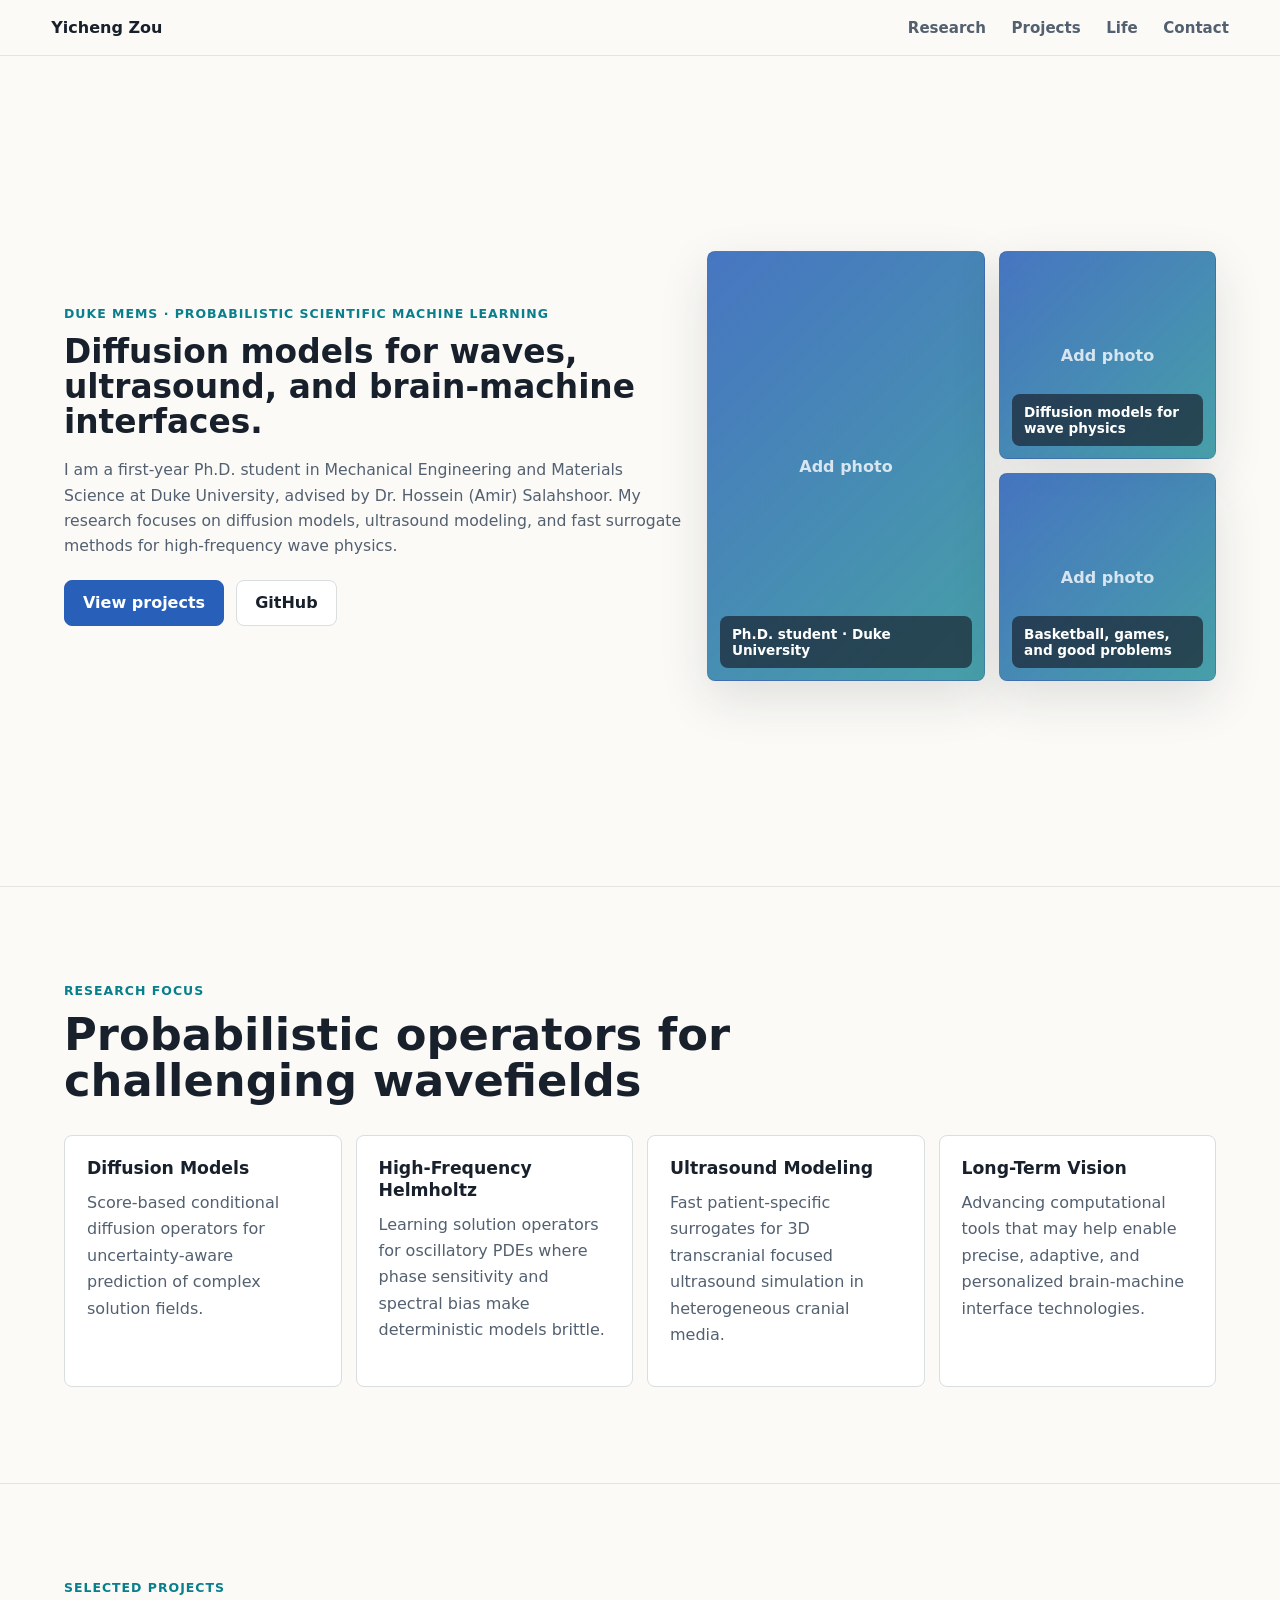
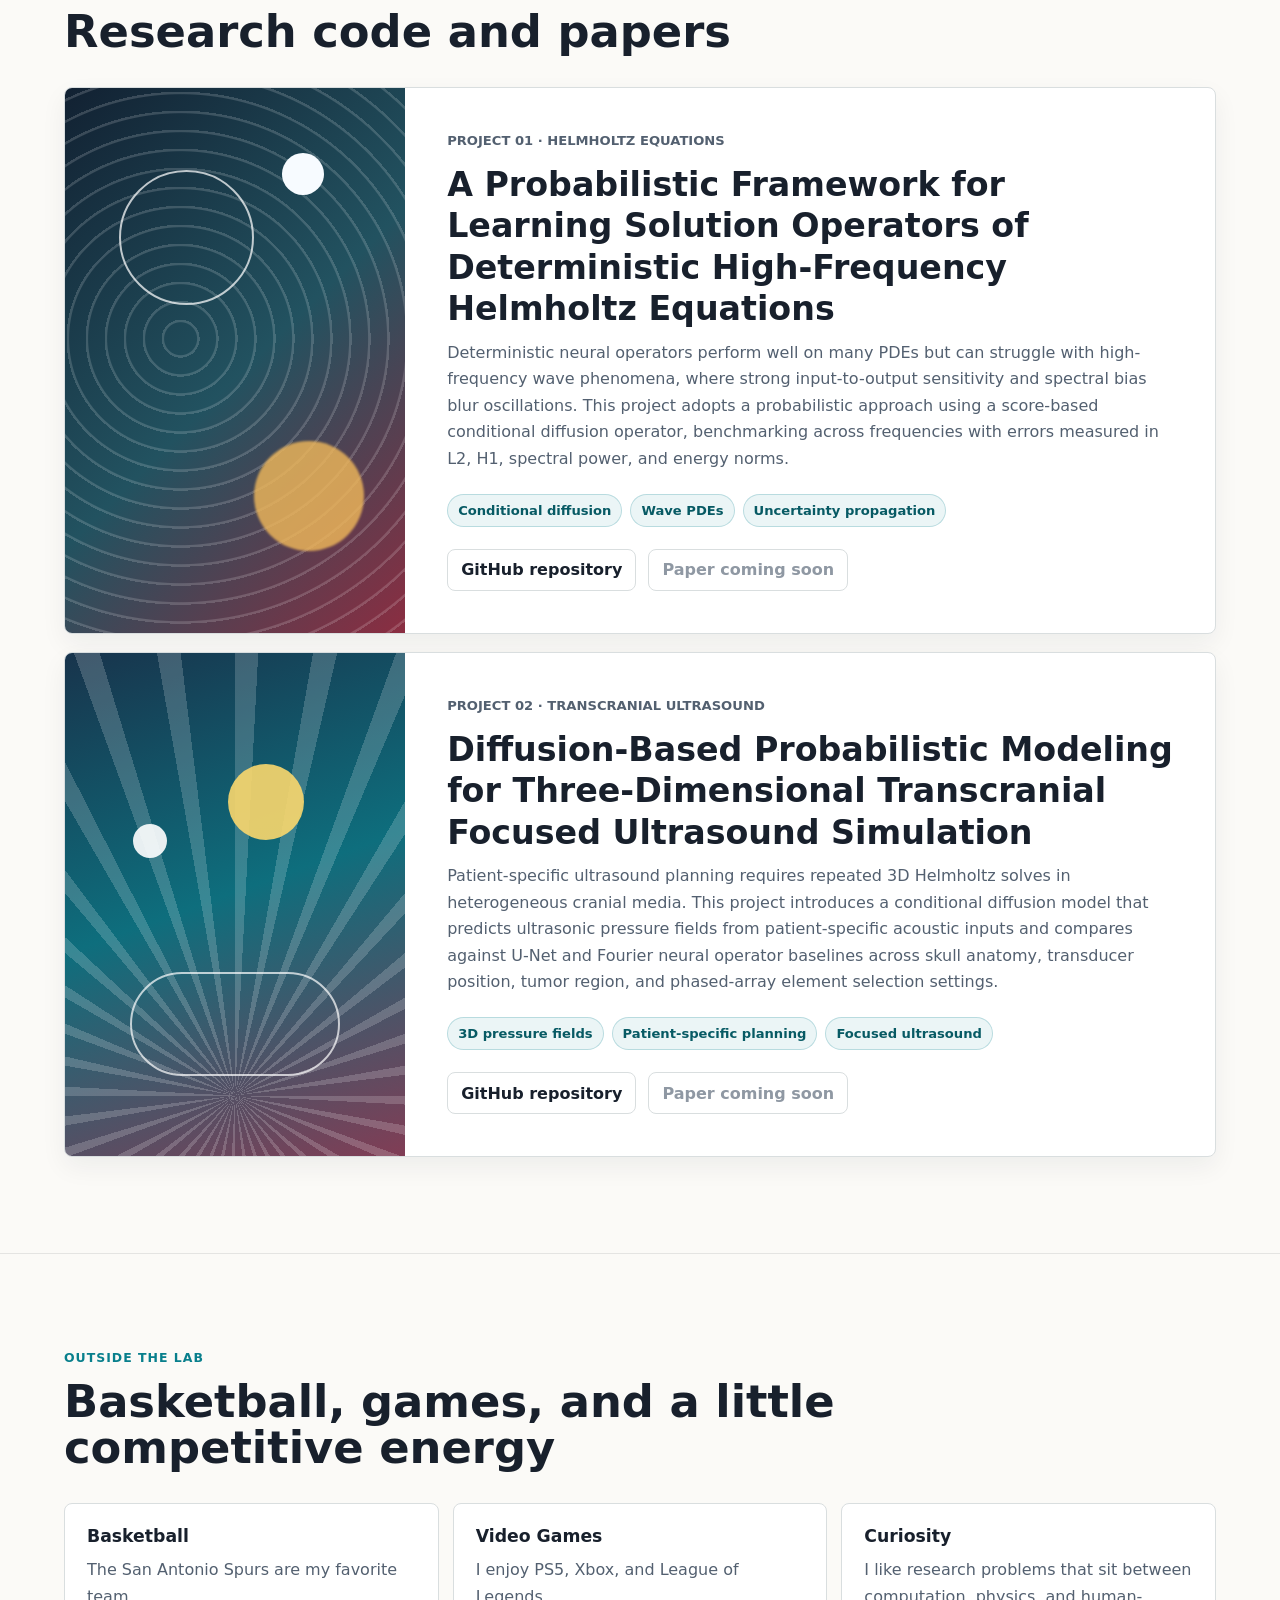
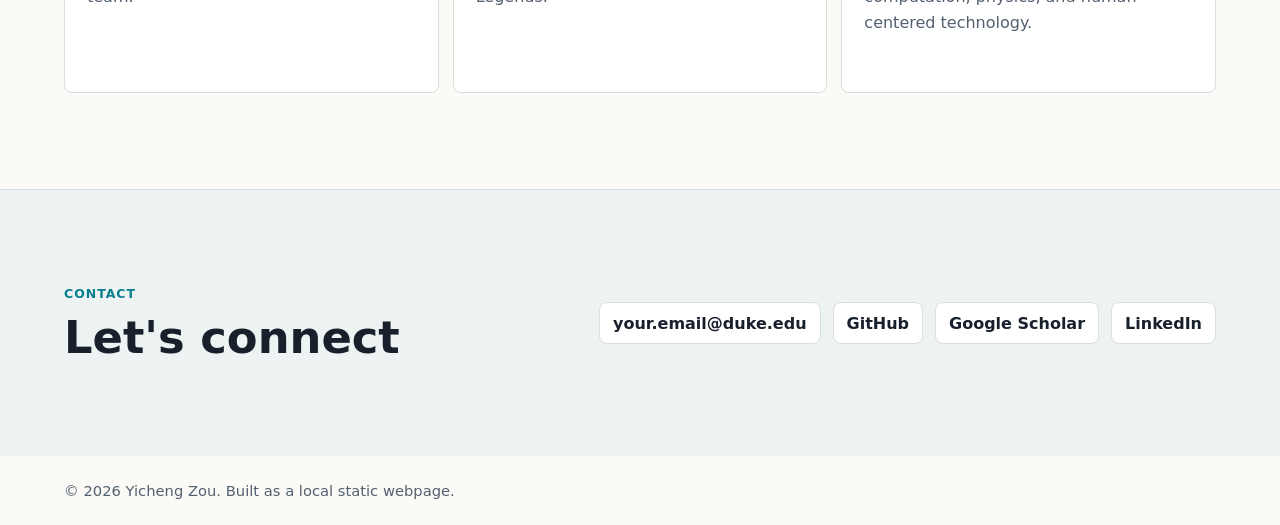
==== index.html @ c6341411 "Add files via upload" ====
<!doctype html>
<html lang="en">
  <head>
    <meta charset="utf-8" />
    <meta name="viewport" content="width=device-width, initial-scale=1" />
    <title>Yicheng Zou | Ph.D. Research Portfolio</title>
    <meta
      name="description"
      content="Personal research portfolio for a Duke Mechanical Engineering and Materials Science Ph.D. student working on diffusion models, Helmholtz equations, and ultrasound modeling."
    />
    <link rel="stylesheet" href="styles.css" />
  </head>
  <body>
    <header class="site-header">
      <a class="brand" href="#top" aria-label="Home">Yicheng Zou</a>
      <nav aria-label="Primary navigation">
        <a href="#research">Research</a>
        <a href="#projects">Projects</a>
        <a href="#life">Life</a>
        <a href="#contact">Contact</a>
      </nav>
    </header>

    <main id="top">
      <section class="hero" aria-labelledby="hero-title">
        <div class="hero-copy">
          <p class="eyebrow">Duke MEMS &middot; Probabilistic scientific machine learning</p>
          <h1 id="hero-title">Diffusion models for waves, ultrasound, and brain-machine interfaces.</h1>
          <p class="intro">
            I am a first-year Ph.D. student in Mechanical Engineering and Materials Science at Duke University,
            advised by Dr. Hossein (Amir) Salahshoor. My research focuses on diffusion models, ultrasound modeling,
            and fast surrogate methods for high-frequency wave physics.
          </p>
          <div class="hero-actions" aria-label="Profile links">
            <a class="button primary" href="#projects">View projects</a>
            <a class="button secondary" href="https://github.com/YichengZou626" target="_blank" rel="noreferrer">
              GitHub
            </a>
          </div>
        </div>

        <div class="photo-board" aria-label="Photo gallery">
          <figure class="photo-card profile-photo">
            <img src="images/profile.JPG" alt="Portrait photo of Yicheng Zou" />
            <figcaption>Ph.D. student &middot; Duke University</figcaption>
          </figure>
          <figure class="photo-card">
            <img src="images/research.jpg" alt="Research or lab photo" />
            <figcaption>Diffusion models for wave physics</figcaption>
          </figure>
          <figure class="photo-card">
            <img src="images/life.jpg" alt="Personal life photo" />
            <figcaption>Basketball, games, and good problems</figcaption>
          </figure>
        </div>
      </section>

      <section id="research" class="section research-section" aria-labelledby="research-title">
        <div class="section-heading">
          <p class="eyebrow">Research Focus</p>
          <h2 id="research-title">Probabilistic operators for challenging wavefields</h2>
        </div>
        <div class="research-grid">
          <article>
            <h3>Diffusion Models</h3>
            <p>
              Score-based conditional diffusion operators for uncertainty-aware prediction of complex solution fields.
            </p>
          </article>
          <article>
            <h3>High-Frequency Helmholtz</h3>
            <p>
              Learning solution operators for oscillatory PDEs where phase sensitivity and spectral bias make
              deterministic models brittle.
            </p>
          </article>
          <article>
            <h3>Ultrasound Modeling</h3>
            <p>
              Fast patient-specific surrogates for 3D transcranial focused ultrasound simulation in heterogeneous
              cranial media.
            </p>
          </article>
          <article>
            <h3>Long-Term Vision</h3>
            <p>
              Advancing computational tools that may help enable precise, adaptive, and personalized brain-machine
              interface technologies.
            </p>
          </article>
        </div>
      </section>

      <section id="projects" class="section projects-section" aria-labelledby="projects-title">
        <div class="section-heading">
          <p class="eyebrow">Selected Projects</p>
          <h2 id="projects-title">Research code and papers</h2>
        </div>

        <div class="projects">
          <article class="project-card">
            <div class="project-visual helmholtz-visual" aria-hidden="true">
              <span></span>
              <span></span>
              <span></span>
            </div>
            <div class="project-body">
              <p class="project-kicker">Project 01 &middot; Helmholtz equations</p>
              <h3>A Probabilistic Framework for Learning Solution Operators of Deterministic High-Frequency Helmholtz Equations</h3>
              <p>
                Deterministic neural operators perform well on many PDEs but can struggle with high-frequency wave
                phenomena, where strong input-to-output sensitivity and spectral bias blur oscillations. This project
                adopts a probabilistic approach using a score-based conditional diffusion operator, benchmarking across
                frequencies with errors measured in L2, H1, spectral power, and energy norms.
              </p>
              <div class="metric-row" aria-label="Project strengths">
                <span>Conditional diffusion</span>
                <span>Wave PDEs</span>
                <span>Uncertainty propagation</span>
              </div>
              <div class="project-links">
                <a href="https://github.com/YichengZou626/Diffusion-Model-for-High-Frequency-Helmholtz" target="_blank" rel="noreferrer">
                  GitHub repository
                </a>
                <span class="inactive-link">Paper coming soon</span>
              </div>
            </div>
          </article>

          <article class="project-card">
            <div class="project-visual ultrasound-visual" aria-hidden="true">
              <span></span>
              <span></span>
              <span></span>
            </div>
            <div class="project-body">
              <p class="project-kicker">Project 02 &middot; Transcranial ultrasound</p>
              <h3>Diffusion-Based Probabilistic Modeling for Three-Dimensional Transcranial Focused Ultrasound Simulation</h3>
              <p>
                Patient-specific ultrasound planning requires repeated 3D Helmholtz solves in heterogeneous cranial
                media. This project introduces a conditional diffusion model that predicts ultrasonic pressure fields
                from patient-specific acoustic inputs and compares against U-Net and Fourier neural operator baselines
                across skull anatomy, transducer position, tumor region, and phased-array element selection settings.
              </p>
              <div class="metric-row" aria-label="Project strengths">
                <span>3D pressure fields</span>
                <span>Patient-specific planning</span>
                <span>Focused ultrasound</span>
              </div>
              <div class="project-links">
                <a href="https://github.com/YichengZou626/diffusion-probabilistic-3d-tfUS-simulation" target="_blank" rel="noreferrer">
                  GitHub repository
                </a>
                <span class="inactive-link">Paper coming soon</span>
              </div>
            </div>
          </article>
        </div>
      </section>

      <section id="life" class="section life-section" aria-labelledby="life-title">
        <div class="section-heading">
          <p class="eyebrow">Outside the Lab</p>
          <h2 id="life-title">Basketball, games, and a little competitive energy</h2>
        </div>
        <div class="life-grid">
          <article>
            <h3>Basketball</h3>
            <p>The San Antonio Spurs are my favorite team.</p>
          </article>
          <article>
            <h3>Video Games</h3>
            <p>I enjoy PS5, Xbox, and League of Legends.</p>
          </article>
          <article>
            <h3>Curiosity</h3>
            <p>I like research problems that sit between computation, physics, and human-centered technology.</p>
          </article>
        </div>
      </section>

      <section id="contact" class="section contact-section" aria-labelledby="contact-title">
        <div>
          <p class="eyebrow">Contact</p>
          <h2 id="contact-title">Let's connect</h2>
        </div>
        <div class="contact-links">
          <a href="mailto:your.email@duke.edu">your.email@duke.edu</a>
          <a href="https://github.com/YichengZou626" target="_blank" rel="noreferrer">GitHub</a>
          <a href="https://scholar.google.com/citations?user=YOUR_ID" target="_blank" rel="noreferrer">Google Scholar</a>
          <a href="https://www.linkedin.com/in/YOUR_LINKEDIN" target="_blank" rel="noreferrer">LinkedIn</a>
        </div>
      </section>
    </main>

    <footer>
      <p>&copy; <span id="year"></span> Yicheng Zou. Built as a local static webpage.</p>
    </footer>

    <script src="script.js"></script>
  </body>
</html>
---- styles.css ----
:root {
  --ink: #18202c;
  --muted: #536070;
  --paper: #fbfaf7;
  --panel: #ffffff;
  --line: #d9dedf;
  --blue: #285fb8;
  --teal: #087f8c;
  --red: #c04545;
  --gold: #b6842b;
  --shadow: 0 18px 50px rgba(24, 32, 44, 0.12);
}

* {
  box-sizing: border-box;
}

html {
  scroll-behavior: smooth;
}

body {
  margin: 0;
  font-family: system-ui, -apple-system, BlinkMacSystemFont, "Segoe UI", sans-serif;
  color: var(--ink);
  background: var(--paper);
}

a {
  color: inherit;
  text-decoration: none;
}

img {
  display: block;
  width: 100%;
}

.site-header {
  position: sticky;
  top: 0;
  z-index: 10;
  display: flex;
  align-items: center;
  justify-content: space-between;
  gap: 24px;
  padding: 18px clamp(18px, 4vw, 56px);
  border-bottom: 1px solid rgba(24, 32, 44, 0.1);
  background: rgba(251, 250, 247, 0.92);
  backdrop-filter: blur(16px);
}

.brand {
  font-weight: 800;
  letter-spacing: 0;
}

nav {
  display: flex;
  align-items: center;
  gap: clamp(12px, 2vw, 28px);
  color: var(--muted);
  font-size: 0.94rem;
  font-weight: 600;
}

nav a:hover,
.contact-links a:hover,
.project-links a:hover {
  color: var(--blue);
}

.hero {
  display: grid;
  grid-template-columns: minmax(0, 1fr) minmax(340px, 0.82fr);
  gap: clamp(28px, 5vw, 72px);
  align-items: center;
  min-height: calc(100svh - 70px);
  padding: clamp(30px, 5vw, 58px) clamp(18px, 5vw, 72px);
}

.hero-copy {
  max-width: 840px;
}

.eyebrow {
  margin: 0 0 14px;
  color: var(--teal);
  font-size: 0.78rem;
  font-weight: 800;
  letter-spacing: 0.08em;
  text-transform: uppercase;
}

h1,
h2,
h3,
p {
  margin-top: 0;
}

h1 {
  max-width: 860px;
  margin-bottom: 24px;
  font-size: clamp(2.35rem, 4.5vw, 4.5rem);
  line-height: 1.02;
  letter-spacing: 0;
}

h2 {
  margin-bottom: 0;
  font-size: clamp(1.8rem, 3.5vw, 3.8rem);
  line-height: 1.02;
  letter-spacing: 0;
}

h3 {
  margin-bottom: 10px;
  font-size: 1.08rem;
  line-height: 1.25;
  letter-spacing: 0;
}

.intro {
  max-width: 760px;
  color: var(--muted);
  font-size: clamp(1.04rem, 2vw, 1.28rem);
  line-height: 1.75;
}

.hero-actions {
  display: flex;
  flex-wrap: wrap;
  gap: 12px;
  margin-top: 34px;
}

.button {
  display: inline-flex;
  align-items: center;
  justify-content: center;
  min-height: 46px;
  padding: 0 18px;
  border: 1px solid var(--line);
  border-radius: 8px;
  font-weight: 800;
}

.button.primary {
  color: #fff;
  border-color: var(--blue);
  background: var(--blue);
}

.button.secondary {
  background: #fff;
}

.photo-board {
  display: grid;
  grid-template-columns: 1fr 0.78fr;
  gap: 14px;
  align-items: stretch;
}

.photo-card {
  position: relative;
  min-height: 200px;
  margin: 0;
  overflow: hidden;
  border: 1px solid rgba(24, 32, 44, 0.1);
  border-radius: 8px;
  background:
    linear-gradient(135deg, rgba(40, 95, 184, 0.86), rgba(8, 127, 140, 0.74)),
    repeating-linear-gradient(90deg, rgba(255, 255, 255, 0.18) 0 1px, transparent 1px 18px);
  box-shadow: var(--shadow);
}

.photo-card img {
  height: 100%;
  min-height: inherit;
  object-fit: cover;
}

.photo-card img.is-missing {
  display: none;
}

.photo-card::before {
  content: "Add photo";
  position: absolute;
  inset: 0;
  display: grid;
  place-items: center;
  color: rgba(255, 255, 255, 0.78);
  font-weight: 800;
}

.photo-card:has(img:not(.is-missing))::before {
  content: "";
}

.photo-card figcaption {
  position: absolute;
  right: 12px;
  bottom: 12px;
  left: 12px;
  z-index: 1;
  padding: 10px 12px;
  border-radius: 8px;
  color: #fff;
  background: rgba(24, 32, 44, 0.68);
  font-size: 0.85rem;
  font-weight: 700;
}

.profile-photo {
  grid-row: span 2;
  min-height: 430px;
}

.section {
  padding: clamp(54px, 8vw, 96px) clamp(18px, 5vw, 72px);
  border-top: 1px solid rgba(24, 32, 44, 0.1);
}

.section-heading {
  max-width: 860px;
  margin-bottom: 32px;
}

.research-grid,
.life-grid {
  display: grid;
  gap: 14px;
}

.research-grid {
  grid-template-columns: repeat(4, minmax(0, 1fr));
}

.life-grid {
  grid-template-columns: repeat(3, minmax(0, 1fr));
}

.research-grid article,
.life-grid article {
  min-height: 190px;
  padding: 22px;
  border: 1px solid var(--line);
  border-radius: 8px;
  background: var(--panel);
}

.research-grid p,
.life-grid p,
.project-card p {
  color: var(--muted);
  line-height: 1.65;
}

.projects {
  display: grid;
  gap: 18px;
}

.project-card {
  display: grid;
  grid-template-columns: minmax(250px, 0.42fr) minmax(0, 1fr);
  overflow: hidden;
  border: 1px solid var(--line);
  border-radius: 8px;
  background: var(--panel);
  box-shadow: 0 10px 26px rgba(24, 32, 44, 0.06);
}

.project-visual {
  position: relative;
  min-height: 360px;
  overflow: hidden;
  background: #101923;
}

.project-visual span {
  position: absolute;
  display: block;
  border-radius: 999px;
}

.helmholtz-visual {
  background:
    repeating-radial-gradient(circle at 34% 46%, transparent 0 16px, rgba(255, 255, 255, 0.16) 17px 19px),
    linear-gradient(135deg, #122132, #225260 52%, #8b2d41);
}

.helmholtz-visual span:nth-child(1) {
  inset: 15% auto auto 16%;
  width: 135px;
  aspect-ratio: 1;
  border: 2px solid rgba(255, 255, 255, 0.72);
}

.helmholtz-visual span:nth-child(2) {
  right: 12%;
  bottom: 15%;
  width: 110px;
  aspect-ratio: 1;
  background: rgba(242, 185, 91, 0.8);
  filter: blur(1px);
}

.helmholtz-visual span:nth-child(3) {
  right: 24%;
  top: 12%;
  width: 42px;
  aspect-ratio: 1;
  background: #f7fbff;
}

.ultrasound-visual {
  background:
    radial-gradient(circle at 50% 72%, rgba(255, 255, 255, 0.8), transparent 0 4px, transparent 5px),
    repeating-conic-gradient(from -30deg at 50% 88%, rgba(255, 255, 255, 0.18) 0 3deg, transparent 3deg 10deg),
    linear-gradient(160deg, #18344c, #0e6e7d 48%, #813d55);
}

.ultrasound-visual span:nth-child(1) {
  left: 50%;
  bottom: 16%;
  width: 210px;
  height: 104px;
  border: 2px solid rgba(255, 255, 255, 0.7);
  transform: translateX(-50%);
}

.ultrasound-visual span:nth-child(2) {
  left: 48%;
  top: 22%;
  width: 76px;
  aspect-ratio: 1;
  background: rgba(250, 215, 109, 0.9);
}

.ultrasound-visual span:nth-child(3) {
  left: 20%;
  top: 34%;
  width: 34px;
  aspect-ratio: 1;
  background: rgba(255, 255, 255, 0.9);
}

.project-body {
  padding: clamp(24px, 4vw, 42px);
}

.project-kicker {
  margin-bottom: 12px;
  color: var(--red);
  font-size: 0.82rem;
  font-weight: 800;
  text-transform: uppercase;
}

.project-body h3 {
  max-width: 920px;
  font-size: clamp(1.3rem, 2.6vw, 2.35rem);
}

.metric-row {
  display: flex;
  flex-wrap: wrap;
  gap: 8px;
  margin: 22px 0;
}

.metric-row span {
  padding: 8px 10px;
  border: 1px solid rgba(8, 127, 140, 0.22);
  border-radius: 999px;
  color: #075a64;
  background: rgba(8, 127, 140, 0.08);
  font-size: 0.82rem;
  font-weight: 800;
}

.project-links,
.contact-links {
  display: flex;
  flex-wrap: wrap;
  gap: 12px;
}

.project-links a,
.project-links .inactive-link,
.contact-links a {
  display: inline-flex;
  align-items: center;
  min-height: 42px;
  padding: 0 13px;
  border: 1px solid var(--line);
  border-radius: 8px;
  background: #fff;
  font-weight: 800;
}

.project-links .inactive-link {
  color: #8f98a3;
}

.contact-section {
  display: flex;
  align-items: center;
  justify-content: space-between;
  gap: 24px;
  background: #edf3f2;
}

footer {
  padding: 26px clamp(18px, 5vw, 72px);
  color: var(--muted);
  font-size: 0.92rem;
}

footer p {
  margin: 0;
}

@media (max-width: 980px) {
  .hero,
  .project-card,
  .contact-section {
    grid-template-columns: 1fr;
  }

  .hero {
    min-height: auto;
  }

  .research-grid,
  .life-grid {
    grid-template-columns: repeat(2, minmax(0, 1fr));
  }

  .project-visual {
    min-height: 250px;
  }
}

@media (max-width: 680px) {
  .site-header {
    align-items: flex-start;
    flex-direction: column;
  }

  nav {
    width: 100%;
    justify-content: space-between;
    gap: 10px;
    font-size: 0.86rem;
  }

  .research-grid,
  .life-grid {
    grid-template-columns: 1fr;
  }

  .photo-board {
    display: flex;
    gap: 12px;
    overflow-x: auto;
    padding-bottom: 4px;
    scroll-snap-type: x mandatory;
  }

  .photo-board .photo-card {
    flex: 0 0 min(280px, 82vw);
    scroll-snap-align: start;
  }

  .profile-photo {
    grid-row: auto;
    min-height: 210px;
  }

  .photo-card {
    min-height: 210px;
  }

  .project-body {
    padding: 22px;
  }

  .contact-section {
    align-items: flex-start;
  }
}
  .hero {
    gap: 22px;
    padding-top: 26px;
    padding-bottom: 36px;
  }

  h1 {
    margin-bottom: 18px;
    font-size: 2.05rem;
    line-height: 1.06;
  }

  .intro {
    font-size: 0.98rem;
    line-height: 1.6;
  }

  .hero-actions {
    margin-top: 22px;
  }
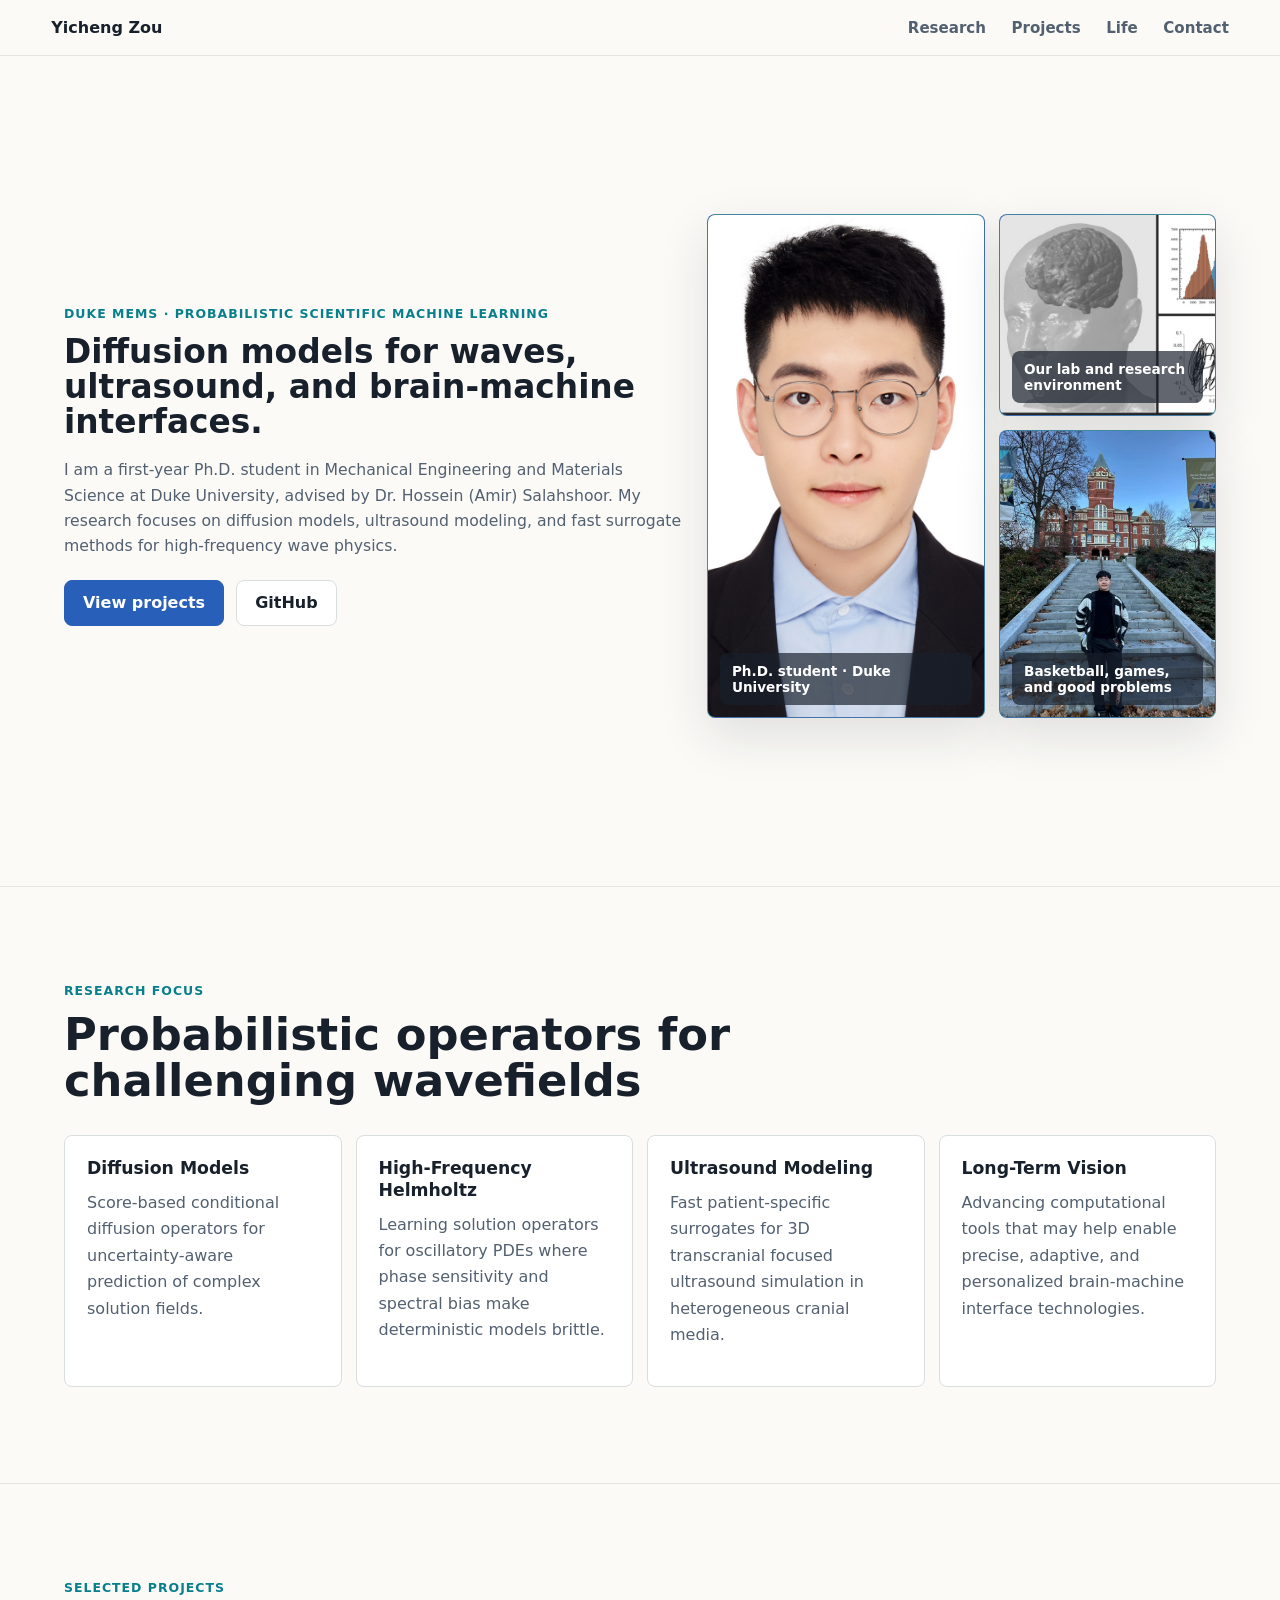
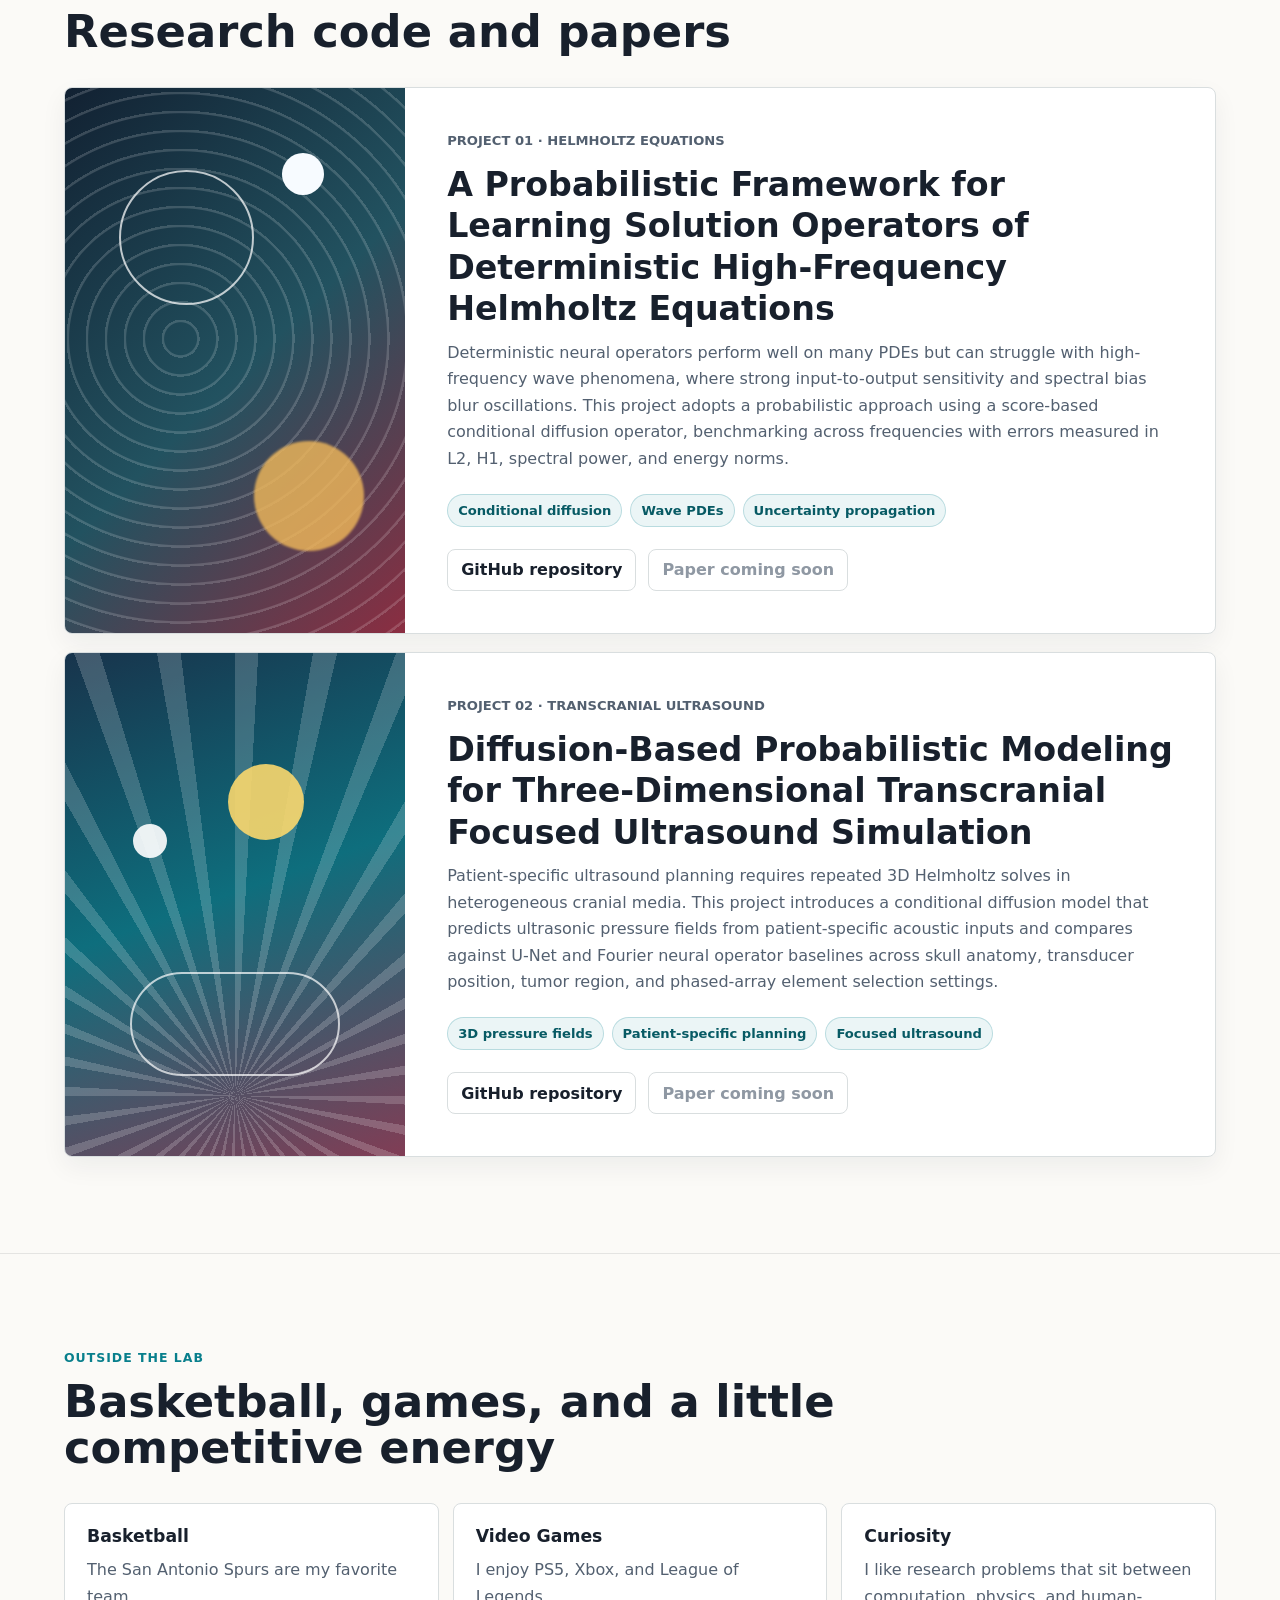
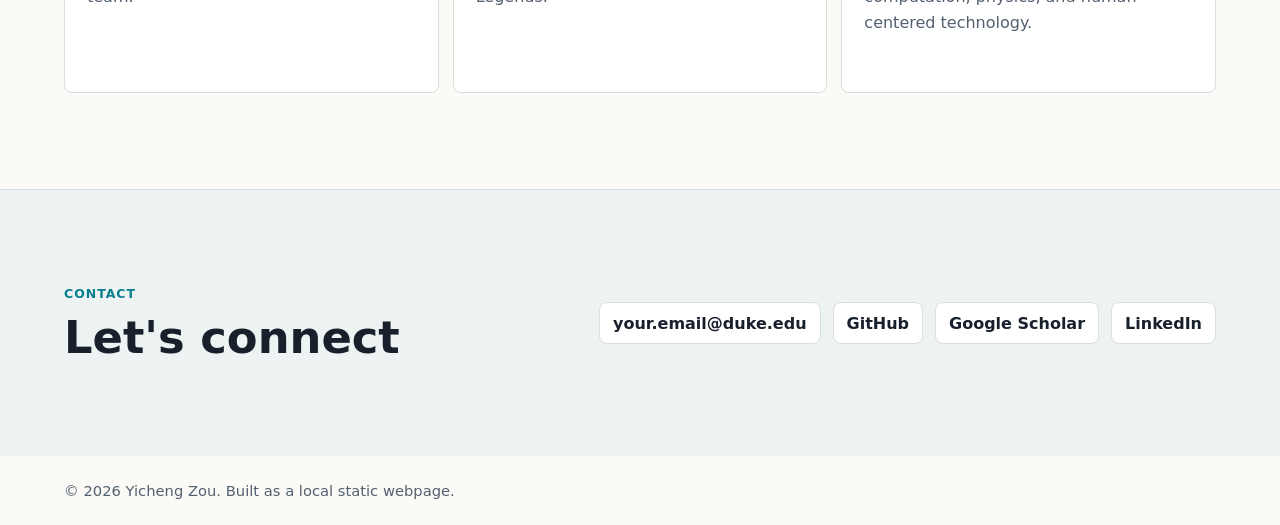
==== commit 15be7f57: "Add files via upload" ====
--- a/index.html
+++ b/index.html
@@ -45,11 +45,11 @@
             <figcaption>Ph.D. student &middot; Duke University</figcaption>
           </figure>
           <figure class="photo-card">
-            <img src="images/research.jpg" alt="Research or lab photo" />
-            <figcaption>Diffusion models for wave physics</figcaption>
+            <img src="images/lab.jpg" alt="Lab photo" />
+            <figcaption>Our lab and research environment</figcaption>
           </figure>
           <figure class="photo-card">
-            <img src="images/life.jpg" alt="Personal life photo" />
+            <img src="images/life.JPG" alt="Personal life selfie photo" />
             <figcaption>Basketball, games, and good problems</figcaption>
           </figure>
         </div>
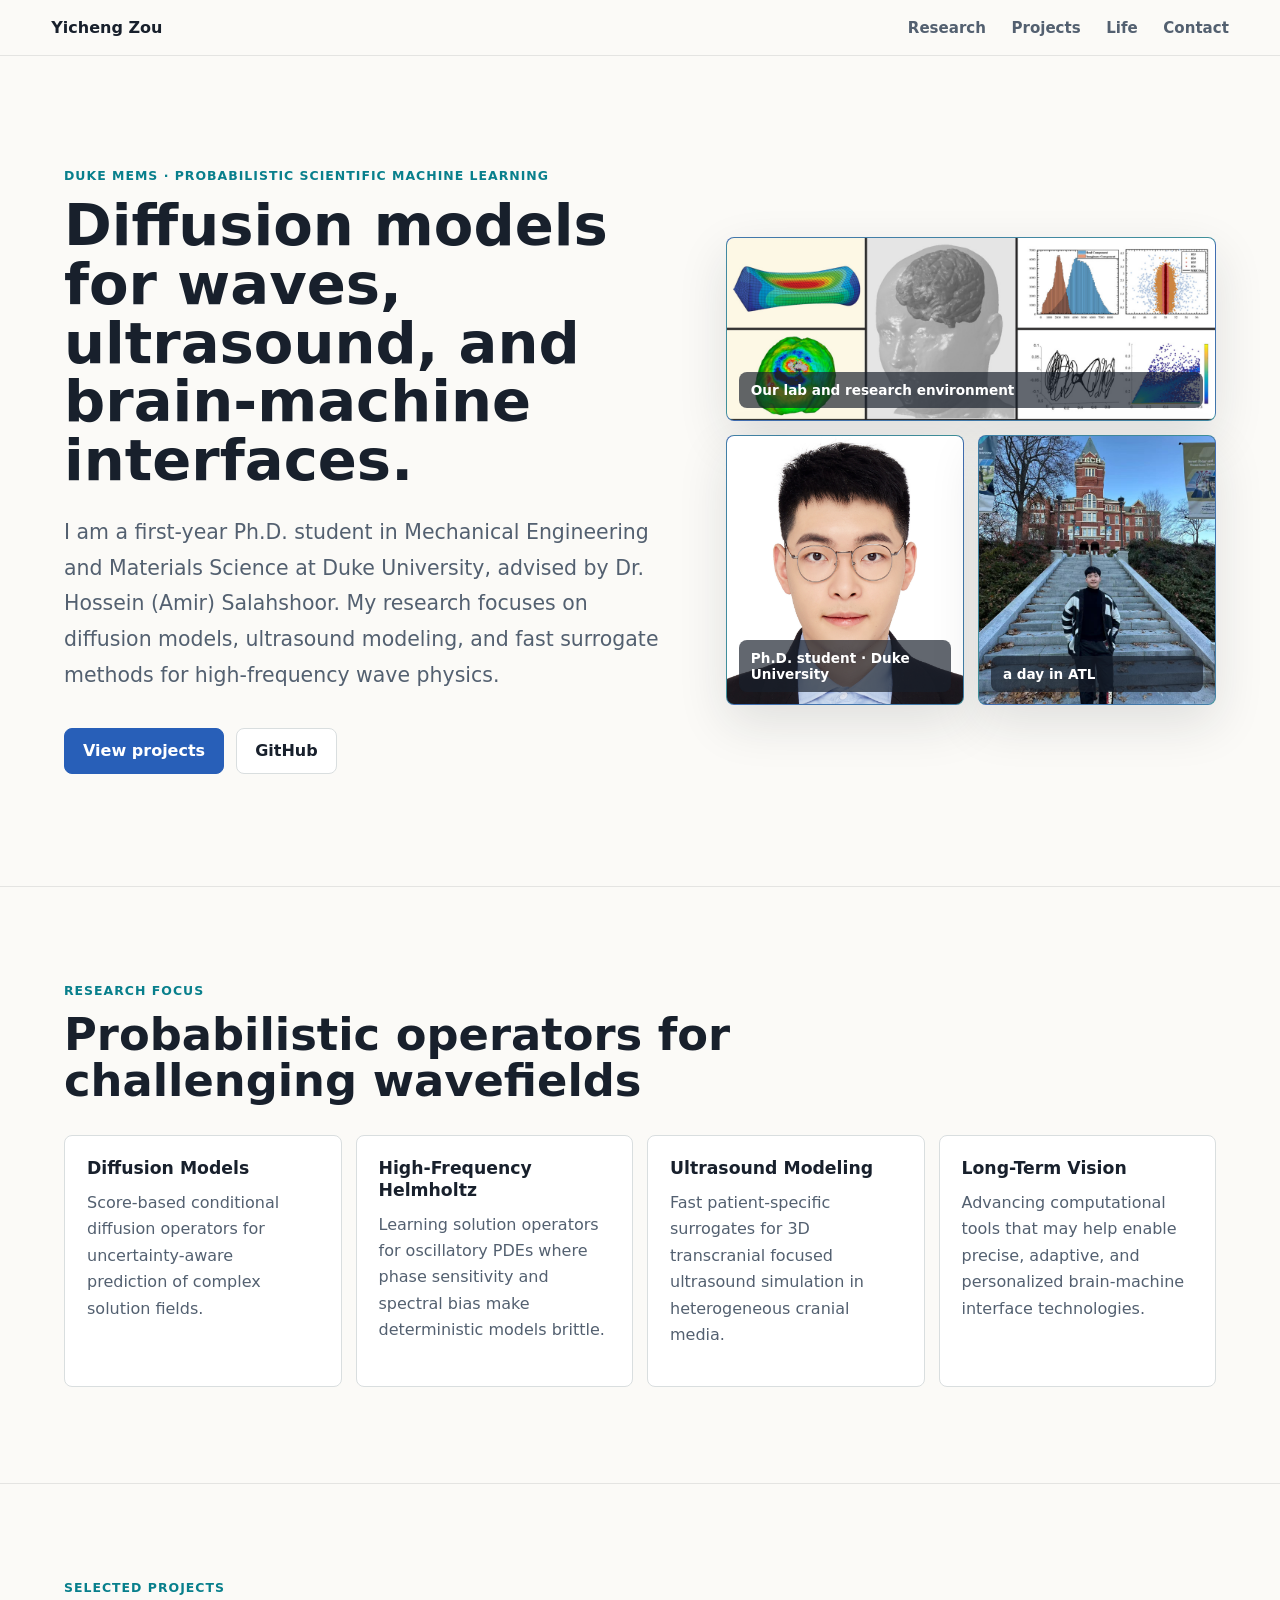
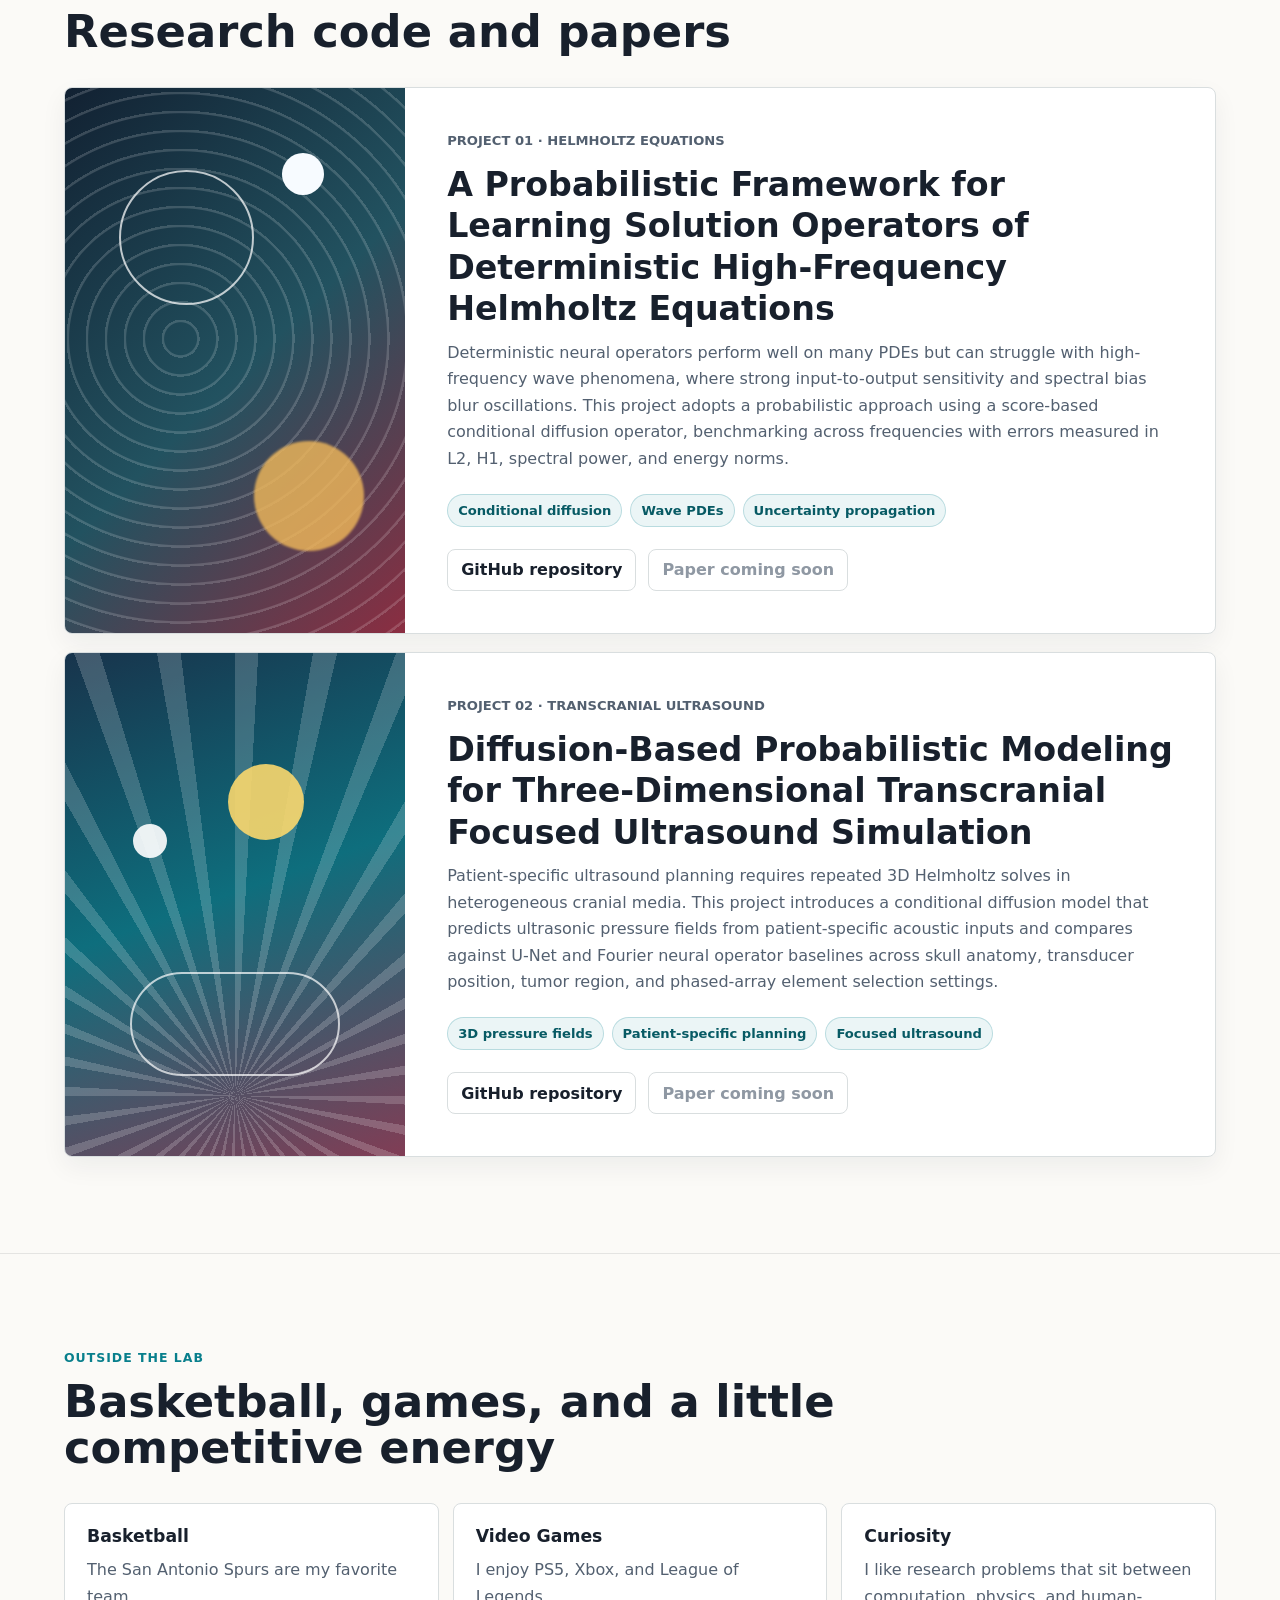
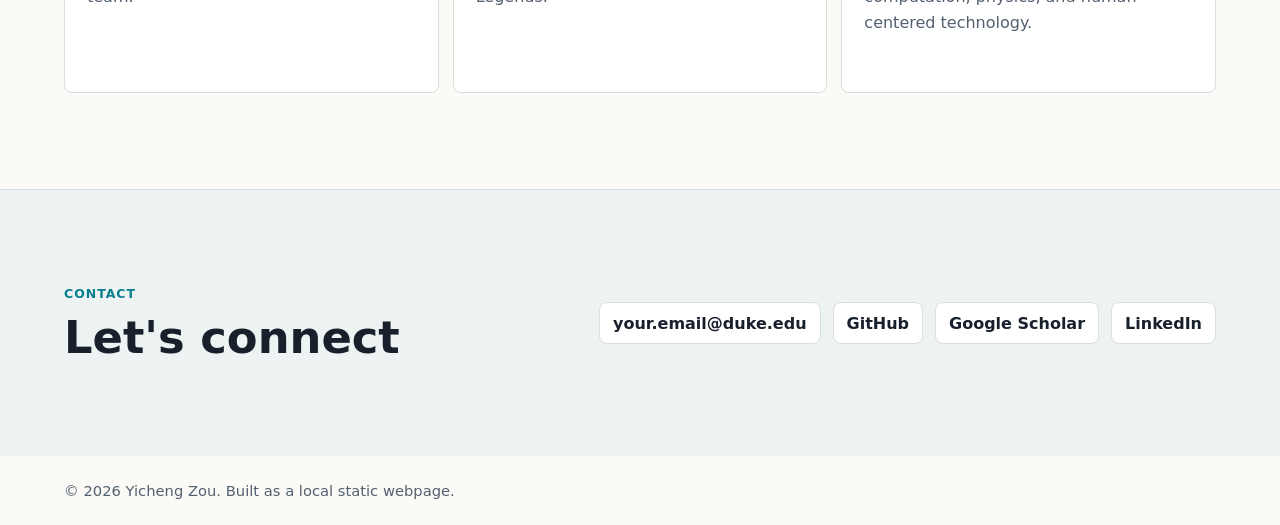
==== commit 51823b05: "Add files via upload" ====
--- a/index.html
+++ b/index.html
@@ -40,17 +40,17 @@
         </div>
 
         <div class="photo-board" aria-label="Photo gallery">
+          <figure class="photo-card lab-photo">
+            <img src="images/lab.jpg" alt="Lab photo" />
+            <figcaption>Our lab and research environment</figcaption>
+          </figure>
           <figure class="photo-card profile-photo">
             <img src="images/profile.JPG" alt="Portrait photo of Yicheng Zou" />
             <figcaption>Ph.D. student &middot; Duke University</figcaption>
           </figure>
-          <figure class="photo-card">
-            <img src="images/lab.jpg" alt="Lab photo" />
-            <figcaption>Our lab and research environment</figcaption>
-          </figure>
-          <figure class="photo-card">
+          <figure class="photo-card life-photo">
             <img src="images/life.JPG" alt="Personal life selfie photo" />
-            <figcaption>Basketball, games, and good problems</figcaption>
+            <figcaption>a day in ATL</figcaption>
           </figure>
         </div>
       </section>
--- a/styles.css
+++ b/styles.css
@@ -158,13 +158,14 @@
 
 .photo-board {
   display: grid;
-  grid-template-columns: 1fr 0.78fr;
+  grid-template-columns: repeat(2, minmax(0, 1fr));
   gap: 14px;
   align-items: stretch;
 }
 
 .photo-card {
   position: relative;
+  min-width: 0;
   min-height: 200px;
   margin: 0;
   overflow: hidden;
@@ -214,9 +215,25 @@
   font-weight: 700;
 }
 
-.profile-photo {
-  grid-row: span 2;
-  min-height: 430px;
+.photo-board .lab-photo {
+  grid-column: 1 / -1;
+  aspect-ratio: 1300 / 488;
+  height: auto;
+  min-height: 0;
+}
+
+.profile-photo,
+.life-photo {
+  height: 270px;
+  min-height: 0;
+}
+
+.profile-photo img {
+  object-position: center top;
+}
+
+.life-photo img {
+  object-position: center center;
 }
 
 .section {
@@ -465,25 +482,33 @@
   }
 
   .photo-board {
-    display: flex;
-    gap: 12px;
-    overflow-x: auto;
-    padding-bottom: 4px;
-    scroll-snap-type: x mandatory;
-  }
-
-  .photo-board .photo-card {
-    flex: 0 0 min(280px, 82vw);
-    scroll-snap-align: start;
-  }
-
-  .profile-photo {
-    grid-row: auto;
-    min-height: 210px;
+    display: grid;
+    grid-template-columns: repeat(2, minmax(0, 1fr));
+    gap: 10px;
+  }
+
+  .photo-board .lab-photo {
+    aspect-ratio: 1300 / 488;
+    height: auto;
+    min-height: 0;
+  }
+
+  .profile-photo,
+  .life-photo {
+    height: 165px;
+    min-height: 0;
   }
 
   .photo-card {
-    min-height: 210px;
+    min-height: 165px;
+  }
+
+  .photo-card figcaption {
+    right: 8px;
+    bottom: 8px;
+    left: 8px;
+    padding: 8px 9px;
+    font-size: 0.74rem;
   }
 
   .project-body {
@@ -493,7 +518,7 @@
   .contact-section {
     align-items: flex-start;
   }
-}
+
   .hero {
     gap: 22px;
     padding-top: 26px;
@@ -514,3 +539,4 @@
   .hero-actions {
     margin-top: 22px;
   }
+}
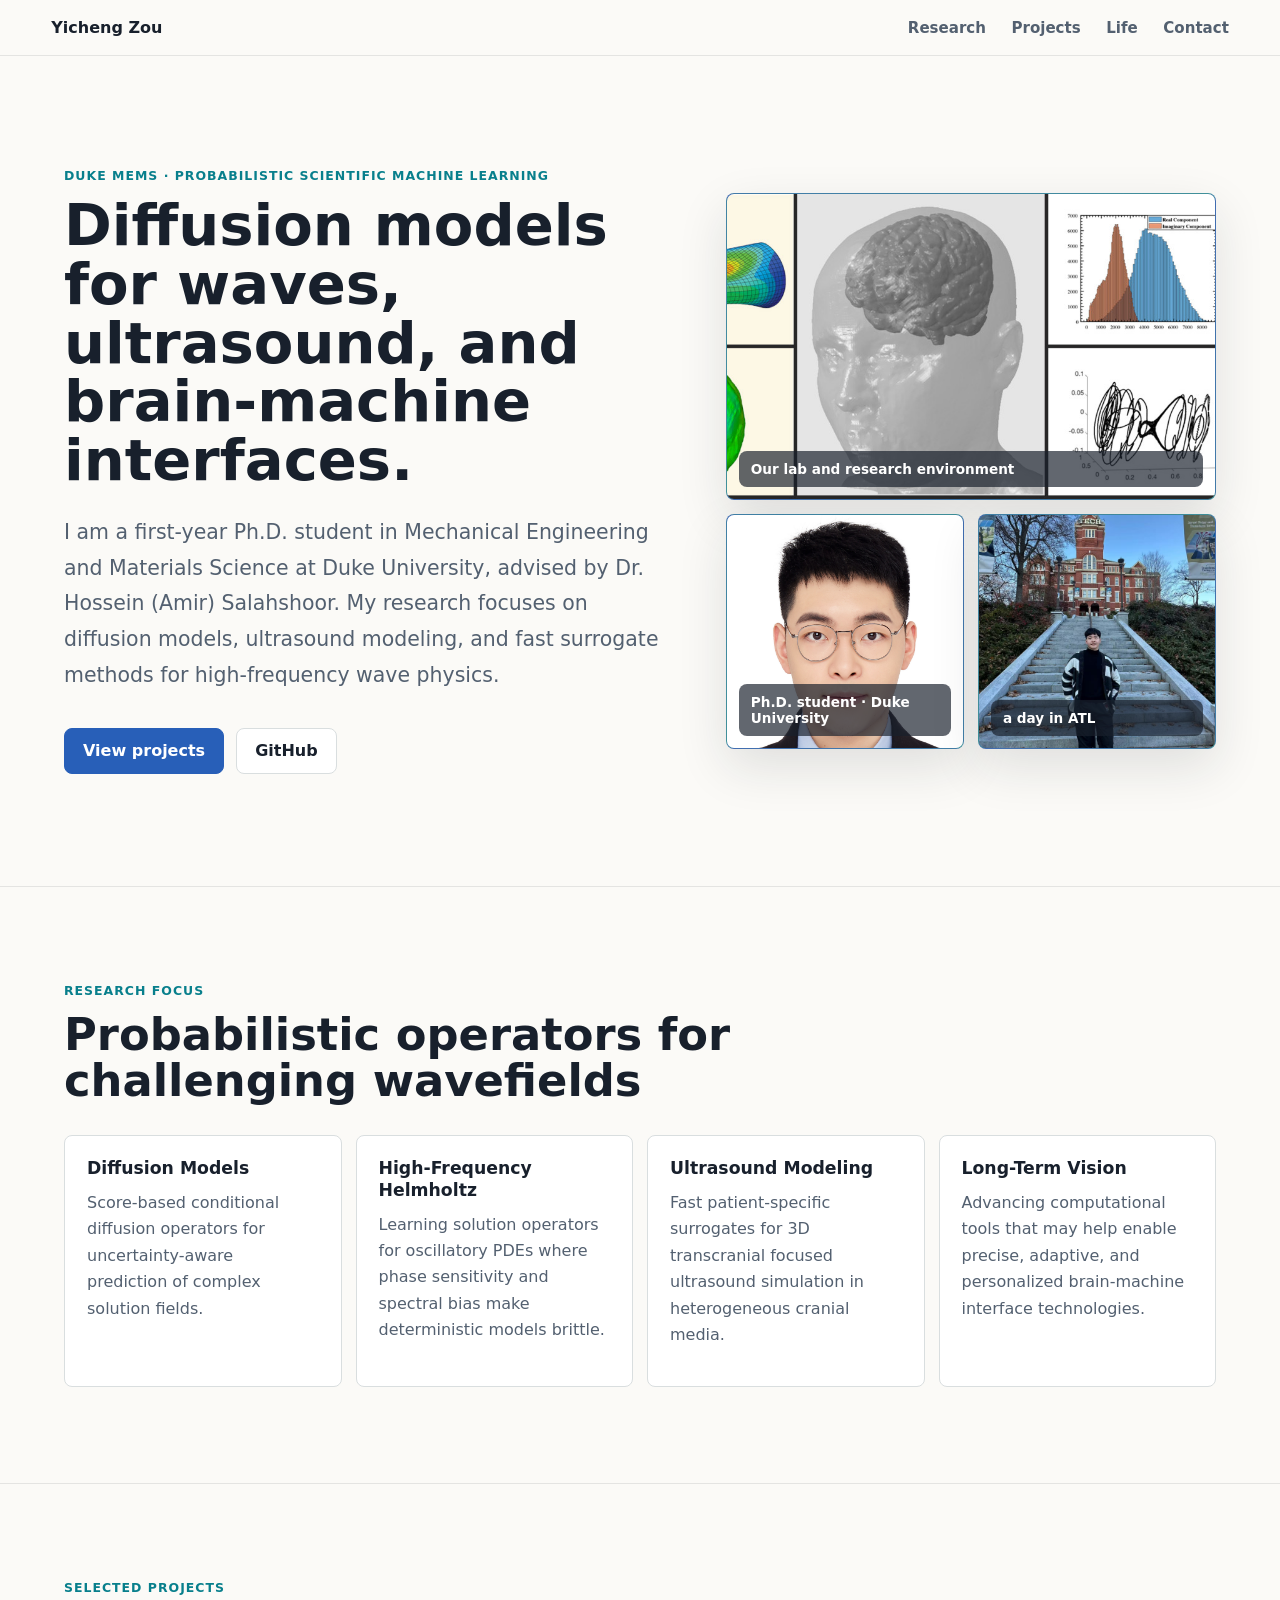
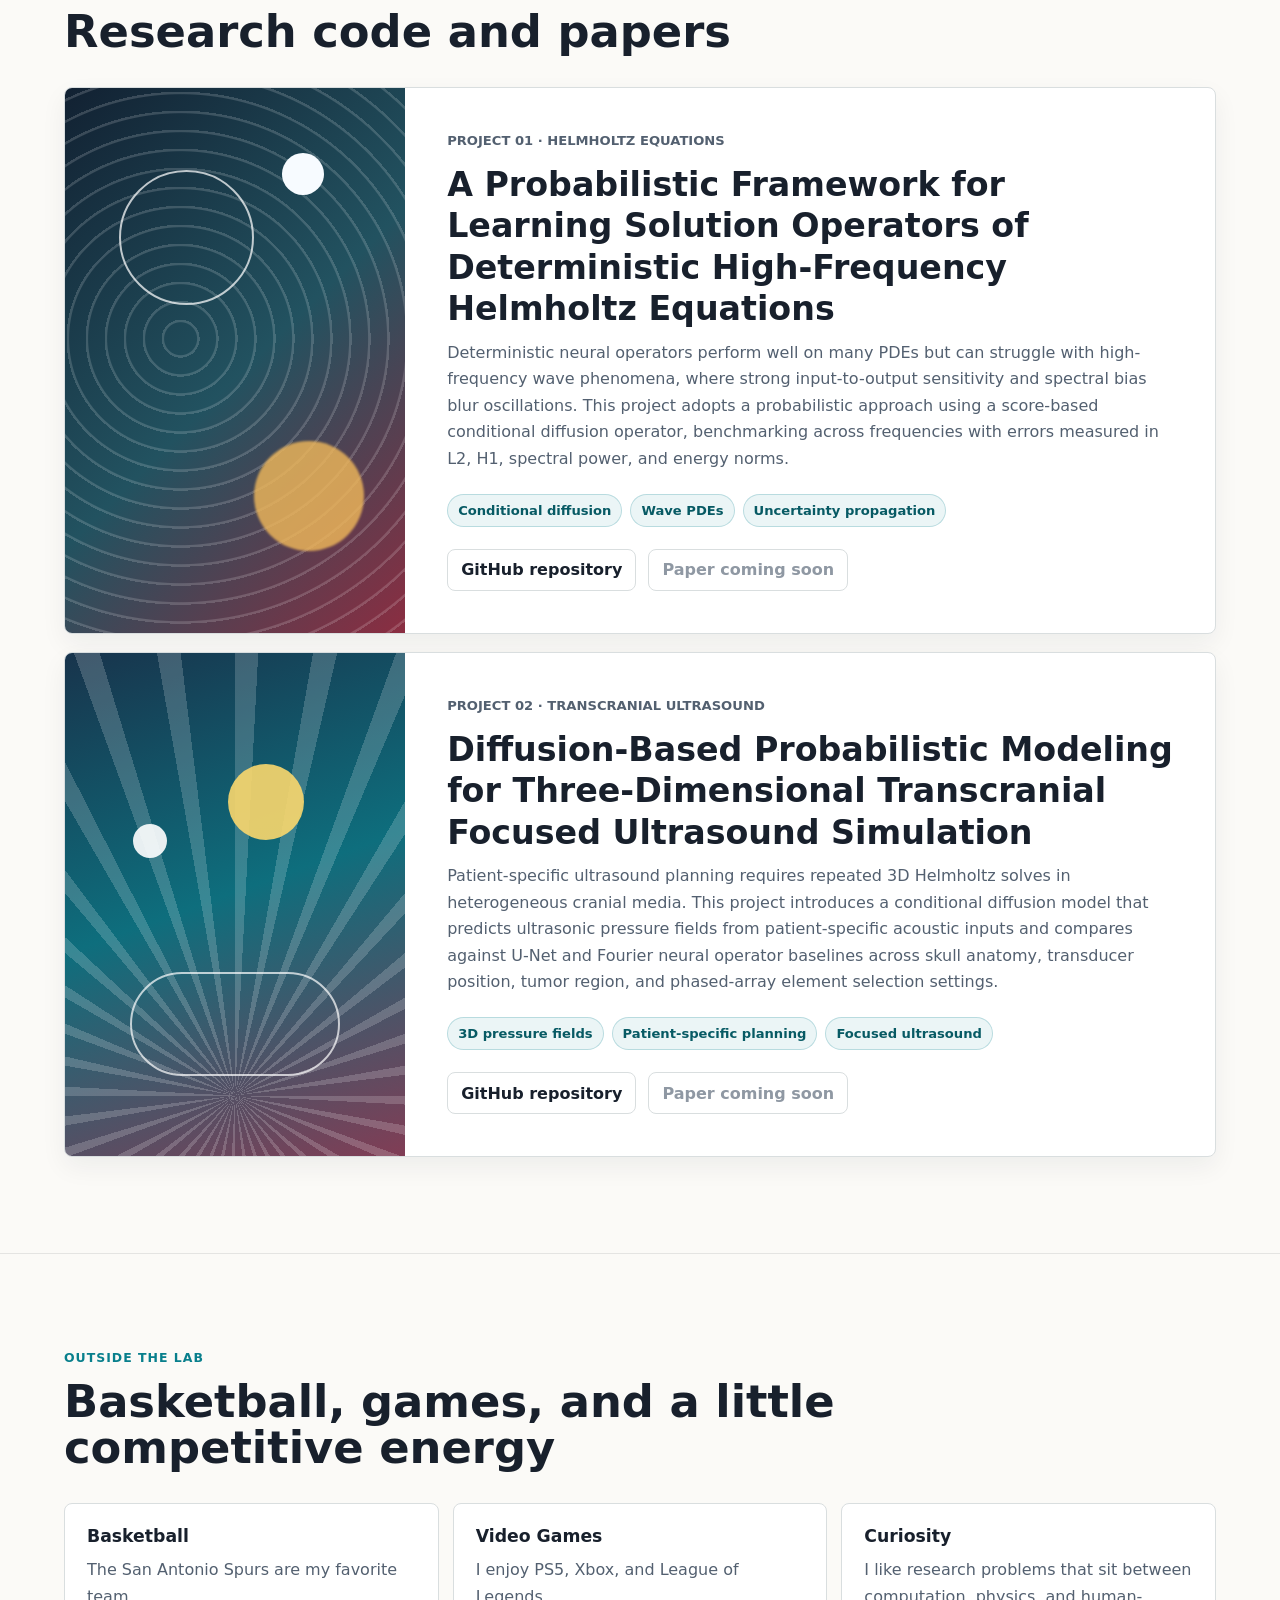
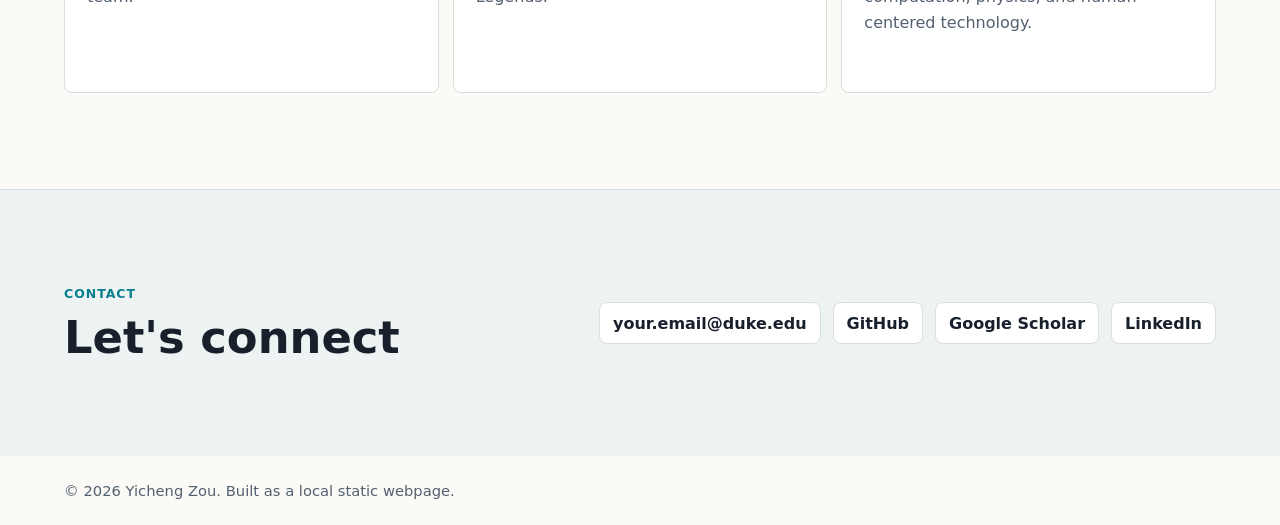
==== commit f98b0cb0: "Add files via upload" ====
--- a/index.html
+++ b/index.html
@@ -8,7 +8,7 @@
       name="description"
       content="Personal research portfolio for a Duke Mechanical Engineering and Materials Science Ph.D. student working on diffusion models, Helmholtz equations, and ultrasound modeling."
     />
-    <link rel="stylesheet" href="styles.css" />
+    <link rel="stylesheet" href="styles.css?v=3" />
   </head>
   <body>
     <header class="site-header">
--- a/styles.css
+++ b/styles.css
@@ -158,6 +158,9 @@
 
 .photo-board {
   display: grid;
+  grid-template-areas:
+    "lab lab"
+    "profile life";
   grid-template-columns: repeat(2, minmax(0, 1fr));
   gap: 14px;
   align-items: stretch;
@@ -216,15 +219,26 @@
 }
 
 .photo-board .lab-photo {
-  grid-column: 1 / -1;
-  aspect-ratio: 1300 / 488;
-  height: auto;
+  grid-area: lab;
+  height: clamp(240px, 24vw, 320px);
   min-height: 0;
+}
+
+.lab-photo img {
+  object-position: center center;
+}
+
+.profile-photo {
+  grid-area: profile;
+}
+
+.life-photo {
+  grid-area: life;
 }
 
 .profile-photo,
 .life-photo {
-  height: 270px;
+  height: clamp(180px, 19vw, 235px);
   min-height: 0;
 }
 
@@ -483,19 +497,21 @@
 
   .photo-board {
     display: grid;
+    grid-template-areas:
+      "lab lab"
+      "profile life";
     grid-template-columns: repeat(2, minmax(0, 1fr));
     gap: 10px;
   }
 
   .photo-board .lab-photo {
-    aspect-ratio: 1300 / 488;
-    height: auto;
+    height: 170px;
     min-height: 0;
   }
 
   .profile-photo,
   .life-photo {
-    height: 165px;
+    height: 150px;
     min-height: 0;
   }
 
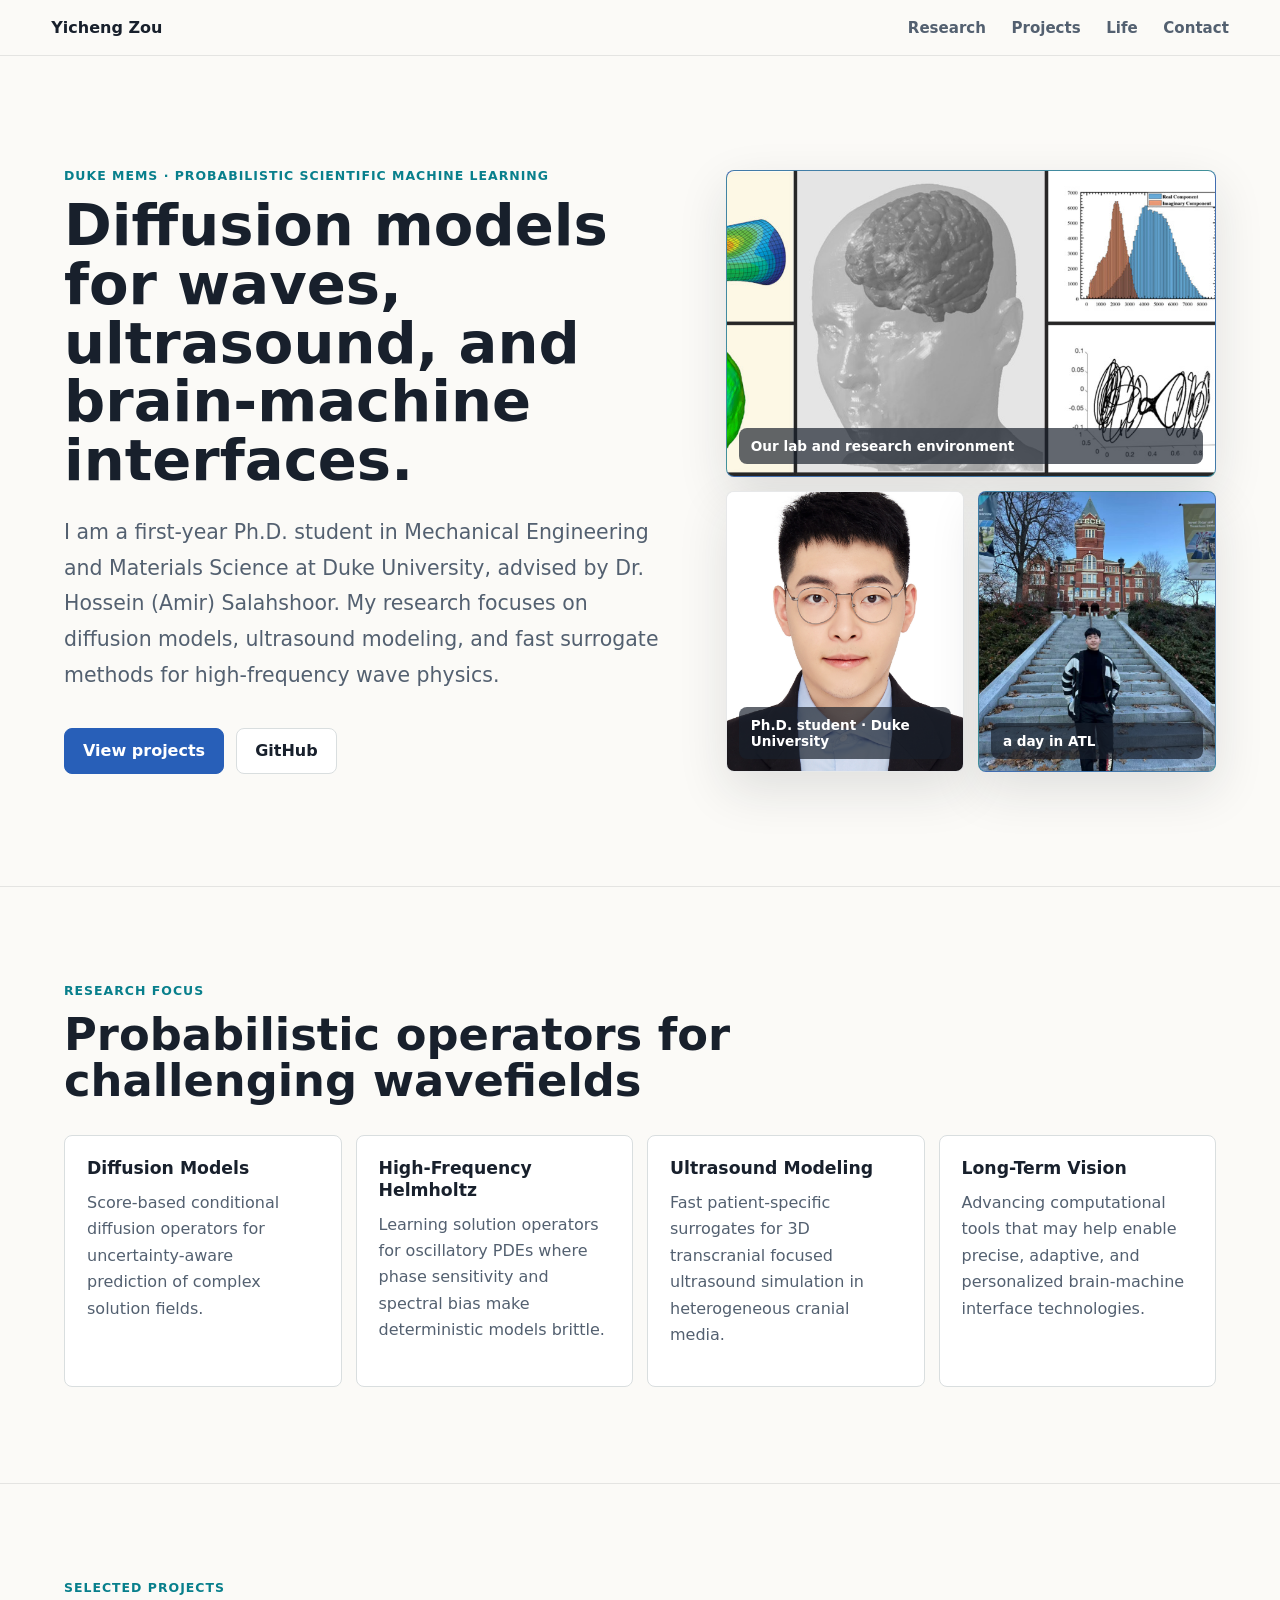
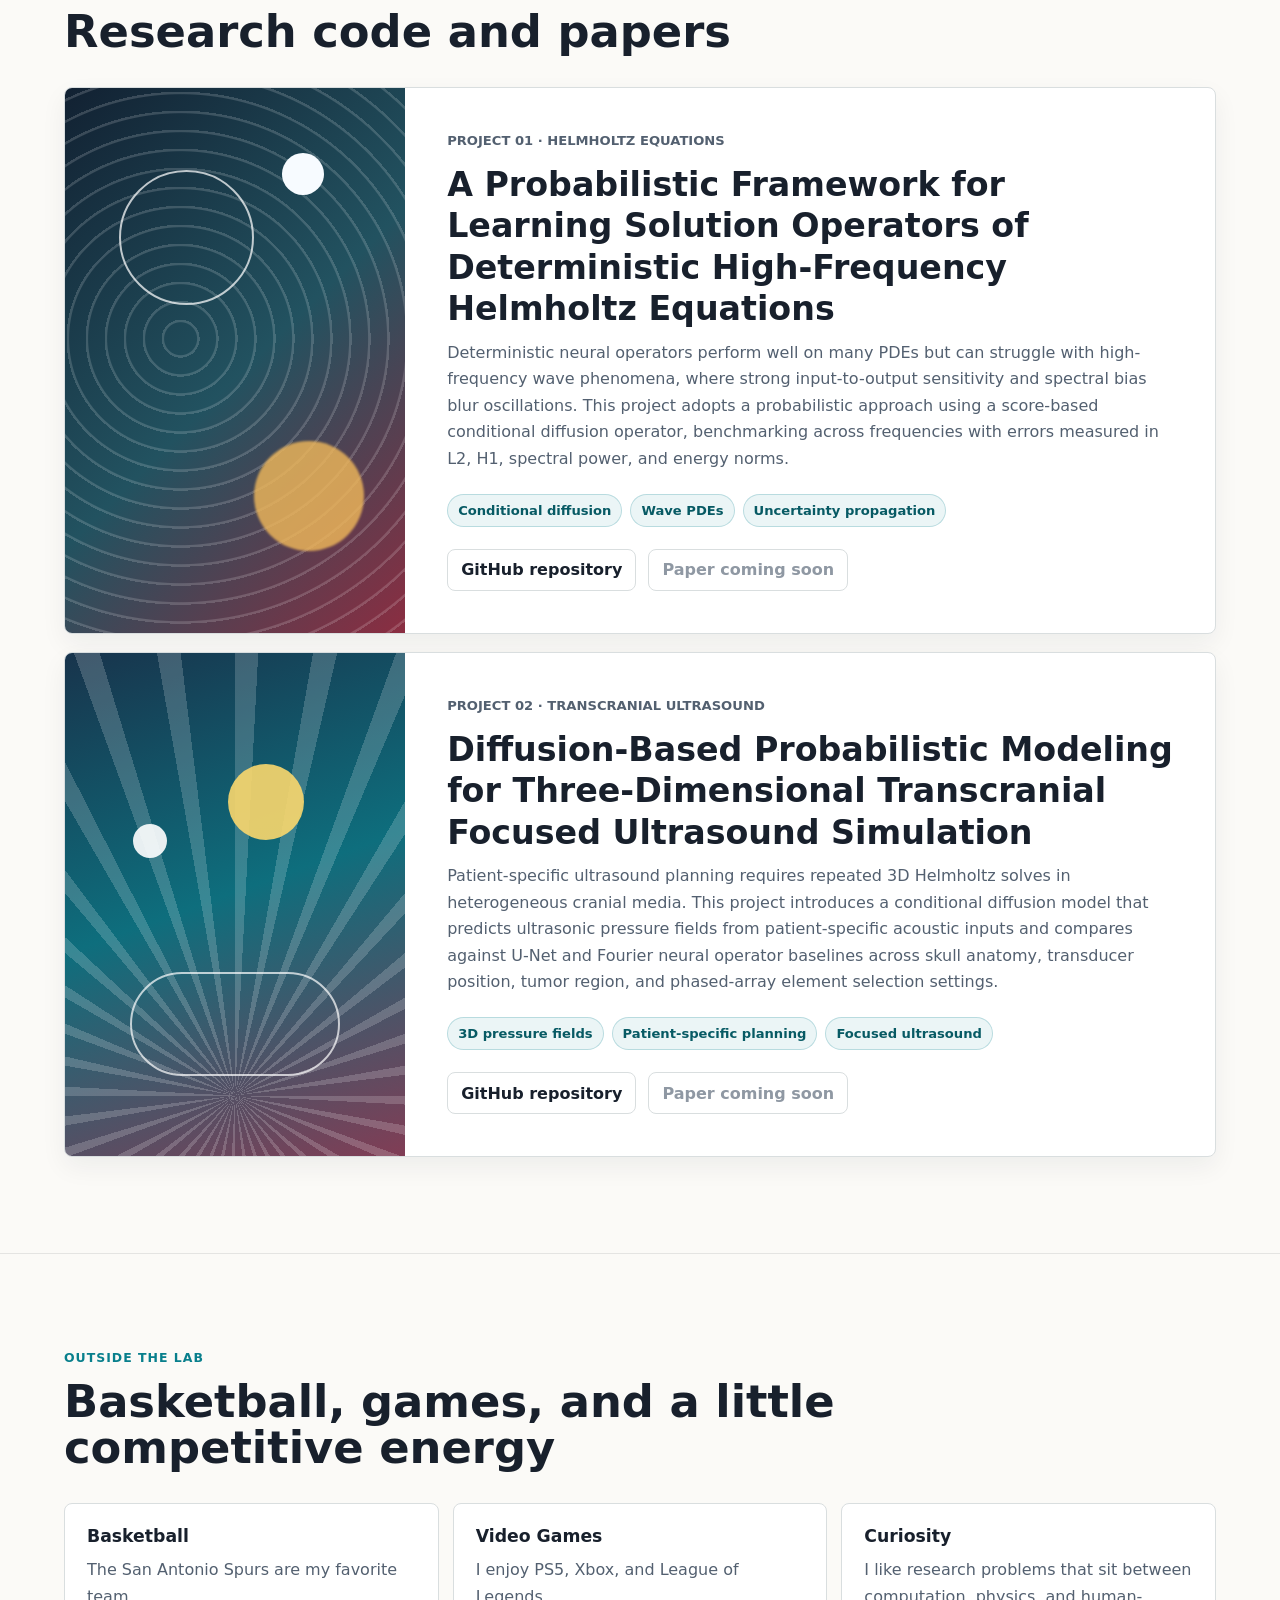
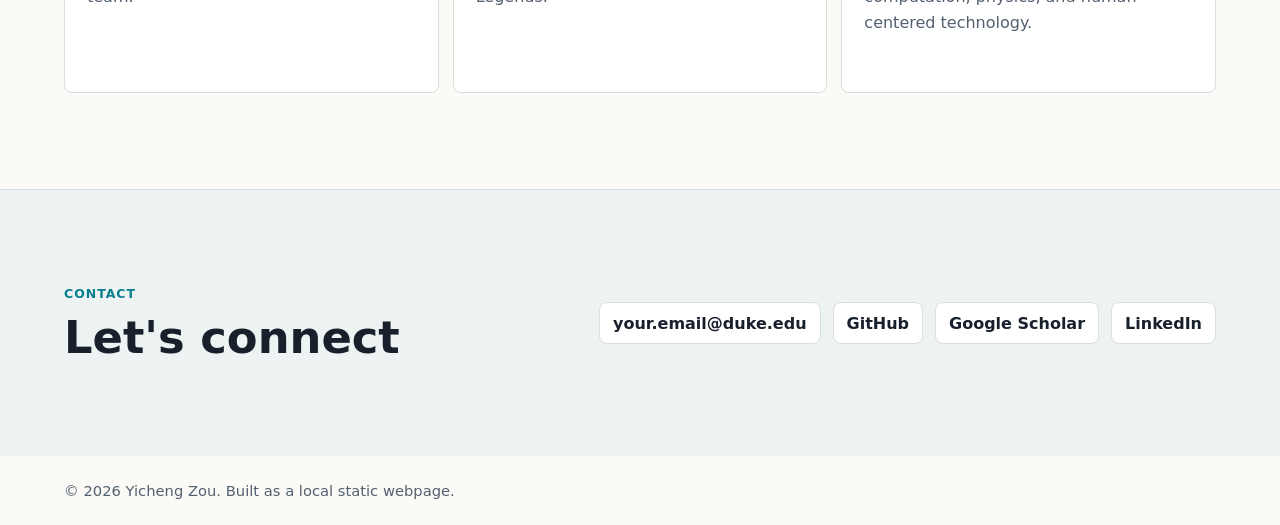
==== commit 7557c538: "Add files via upload" ====
--- a/index.html
+++ b/index.html
@@ -8,7 +8,7 @@
       name="description"
       content="Personal research portfolio for a Duke Mechanical Engineering and Materials Science Ph.D. student working on diffusion models, Helmholtz equations, and ultrasound modeling."
     />
-    <link rel="stylesheet" href="styles.css?v=3" />
+    <link rel="stylesheet" href="styles.css?v=6" />
   </head>
   <body>
     <header class="site-header">
--- a/styles.css
+++ b/styles.css
@@ -230,6 +230,7 @@
 
 .profile-photo {
   grid-area: profile;
+  background: #fff;
 }
 
 .life-photo {
@@ -238,12 +239,13 @@
 
 .profile-photo,
 .life-photo {
-  height: clamp(180px, 19vw, 235px);
+  height: clamp(235px, 22vw, 285px);
   min-height: 0;
 }
 
 .profile-photo img {
-  object-position: center top;
+  object-fit: cover;
+  object-position: center 28%;
 }
 
 .life-photo img {
@@ -511,7 +513,7 @@
 
   .profile-photo,
   .life-photo {
-    height: 150px;
+    height: 190px;
     min-height: 0;
   }
 
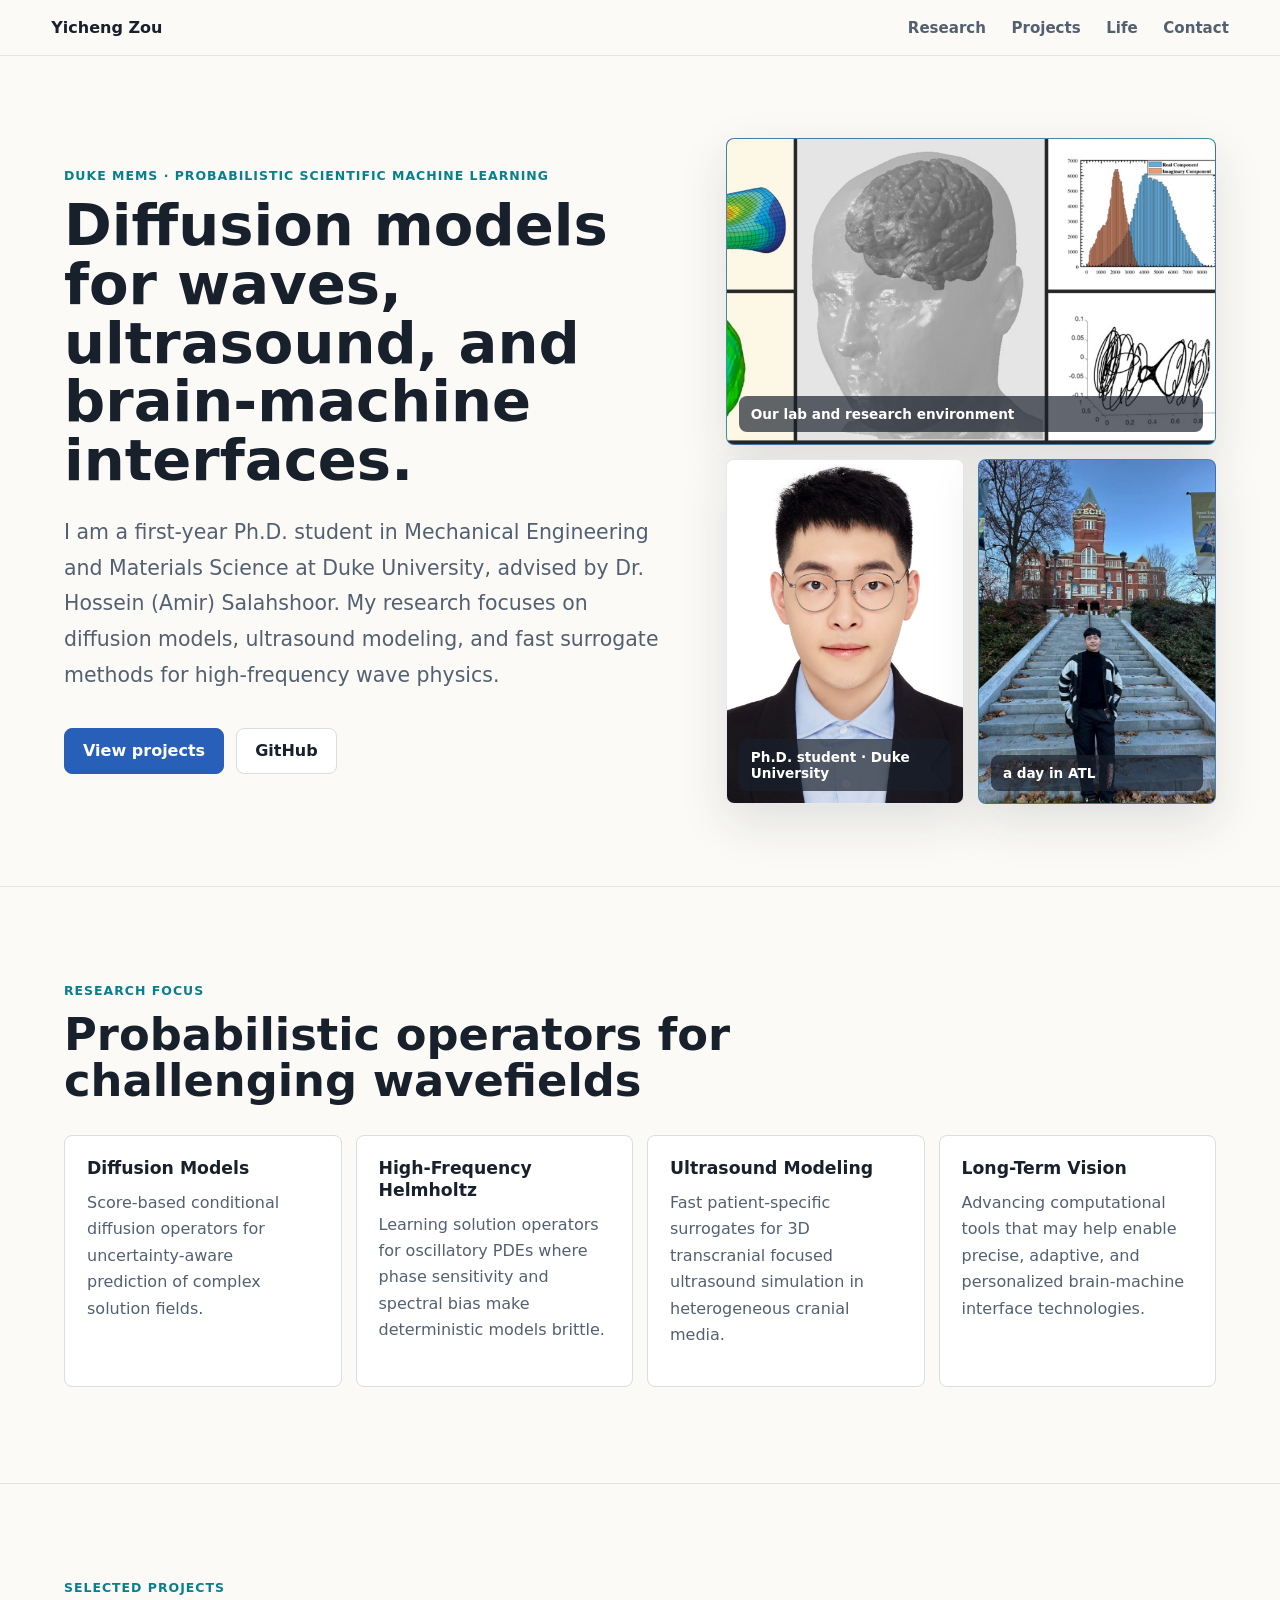
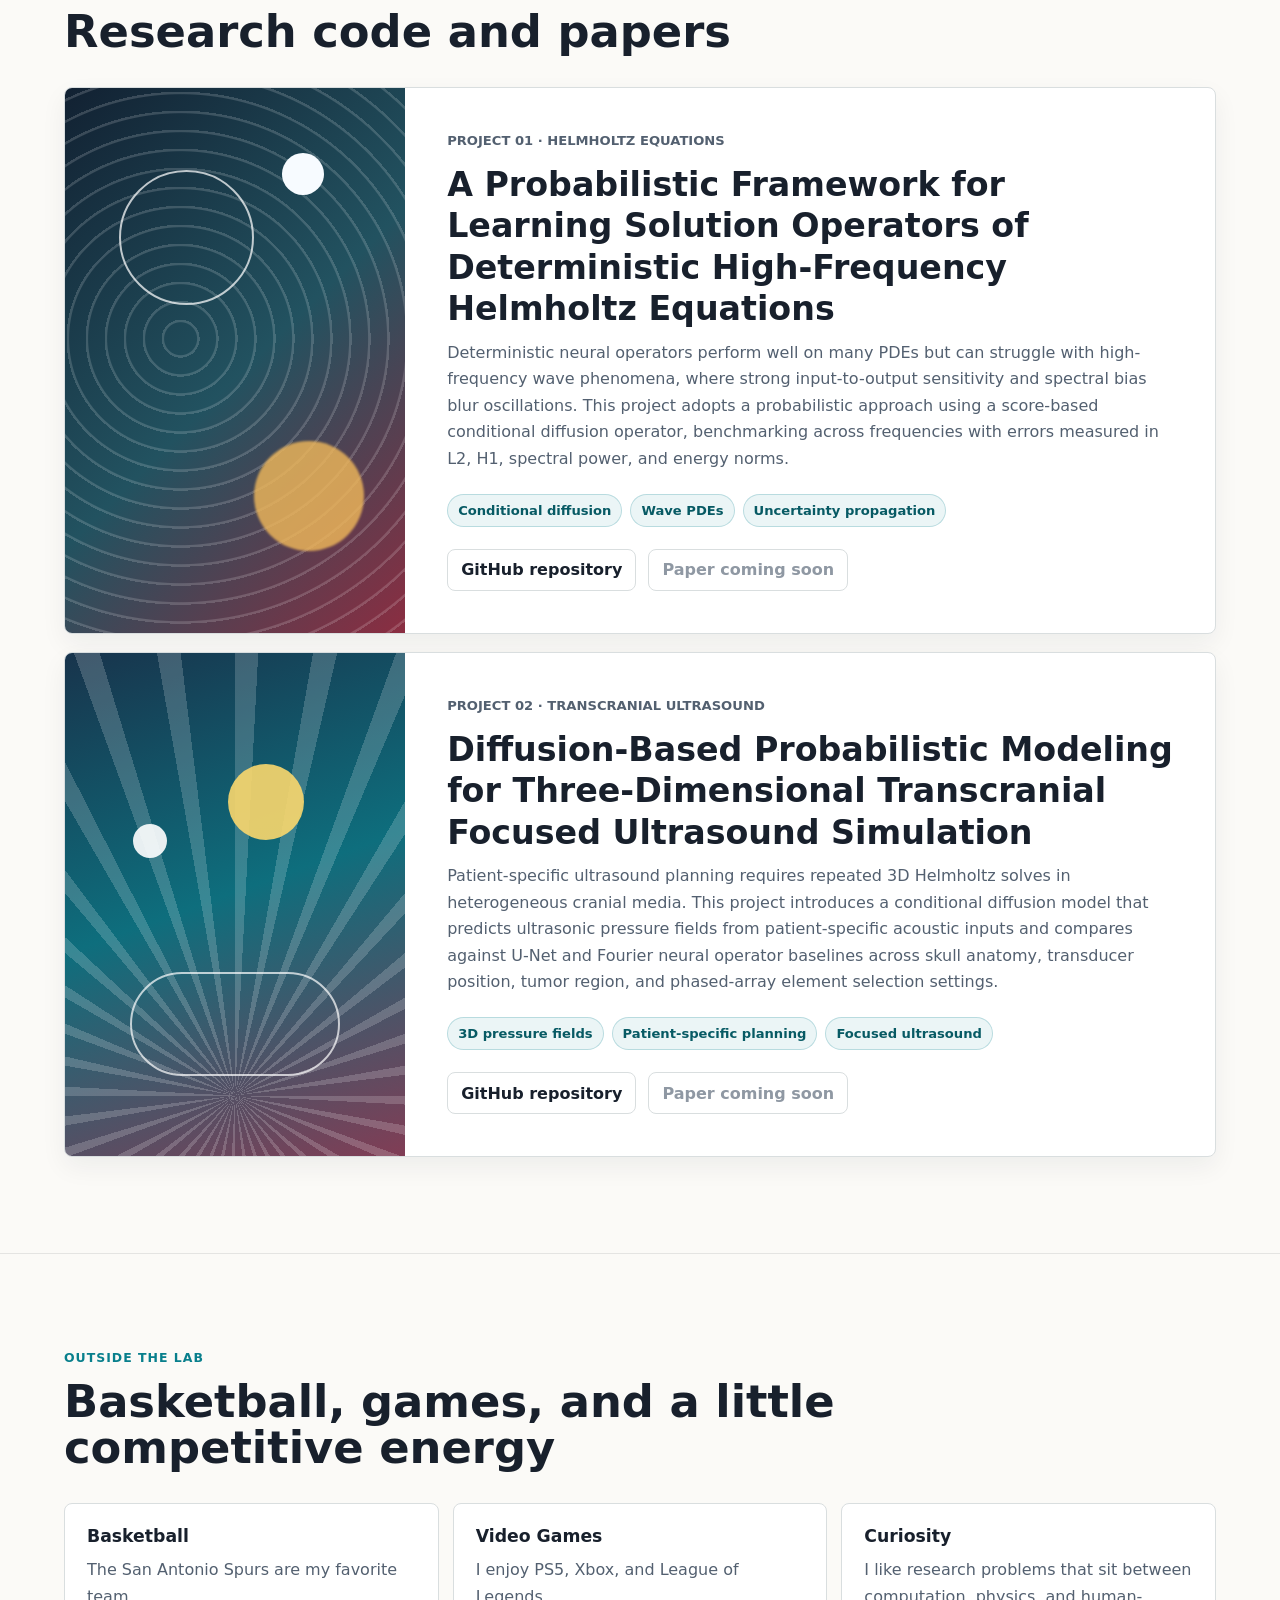
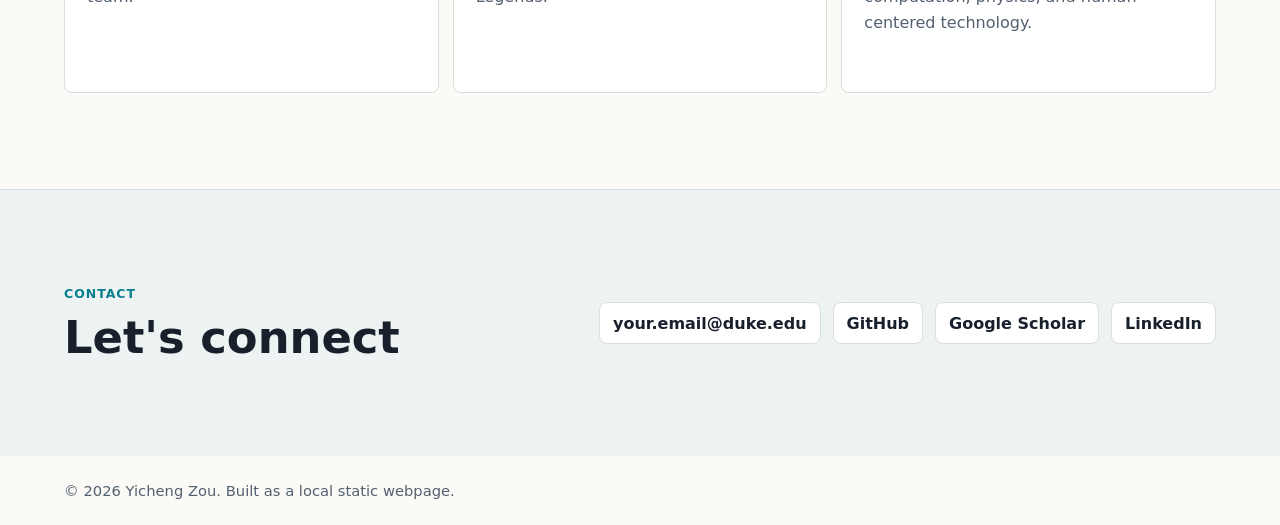
==== commit dd26abcd: "Add files via upload" ====
--- a/index.html
+++ b/index.html
@@ -8,7 +8,7 @@
       name="description"
       content="Personal research portfolio for a Duke Mechanical Engineering and Materials Science Ph.D. student working on diffusion models, Helmholtz equations, and ultrasound modeling."
     />
-    <link rel="stylesheet" href="styles.css?v=6" />
+    <link rel="stylesheet" href="styles.css?v=8" />
   </head>
   <body>
     <header class="site-header">
--- a/styles.css
+++ b/styles.css
@@ -239,7 +239,7 @@
 
 .profile-photo,
 .life-photo {
-  height: clamp(235px, 22vw, 285px);
+  height: clamp(285px, 27vw, 350px);
   min-height: 0;
 }
 
@@ -513,7 +513,7 @@
 
   .profile-photo,
   .life-photo {
-    height: 190px;
+    height: 235px;
     min-height: 0;
   }
 
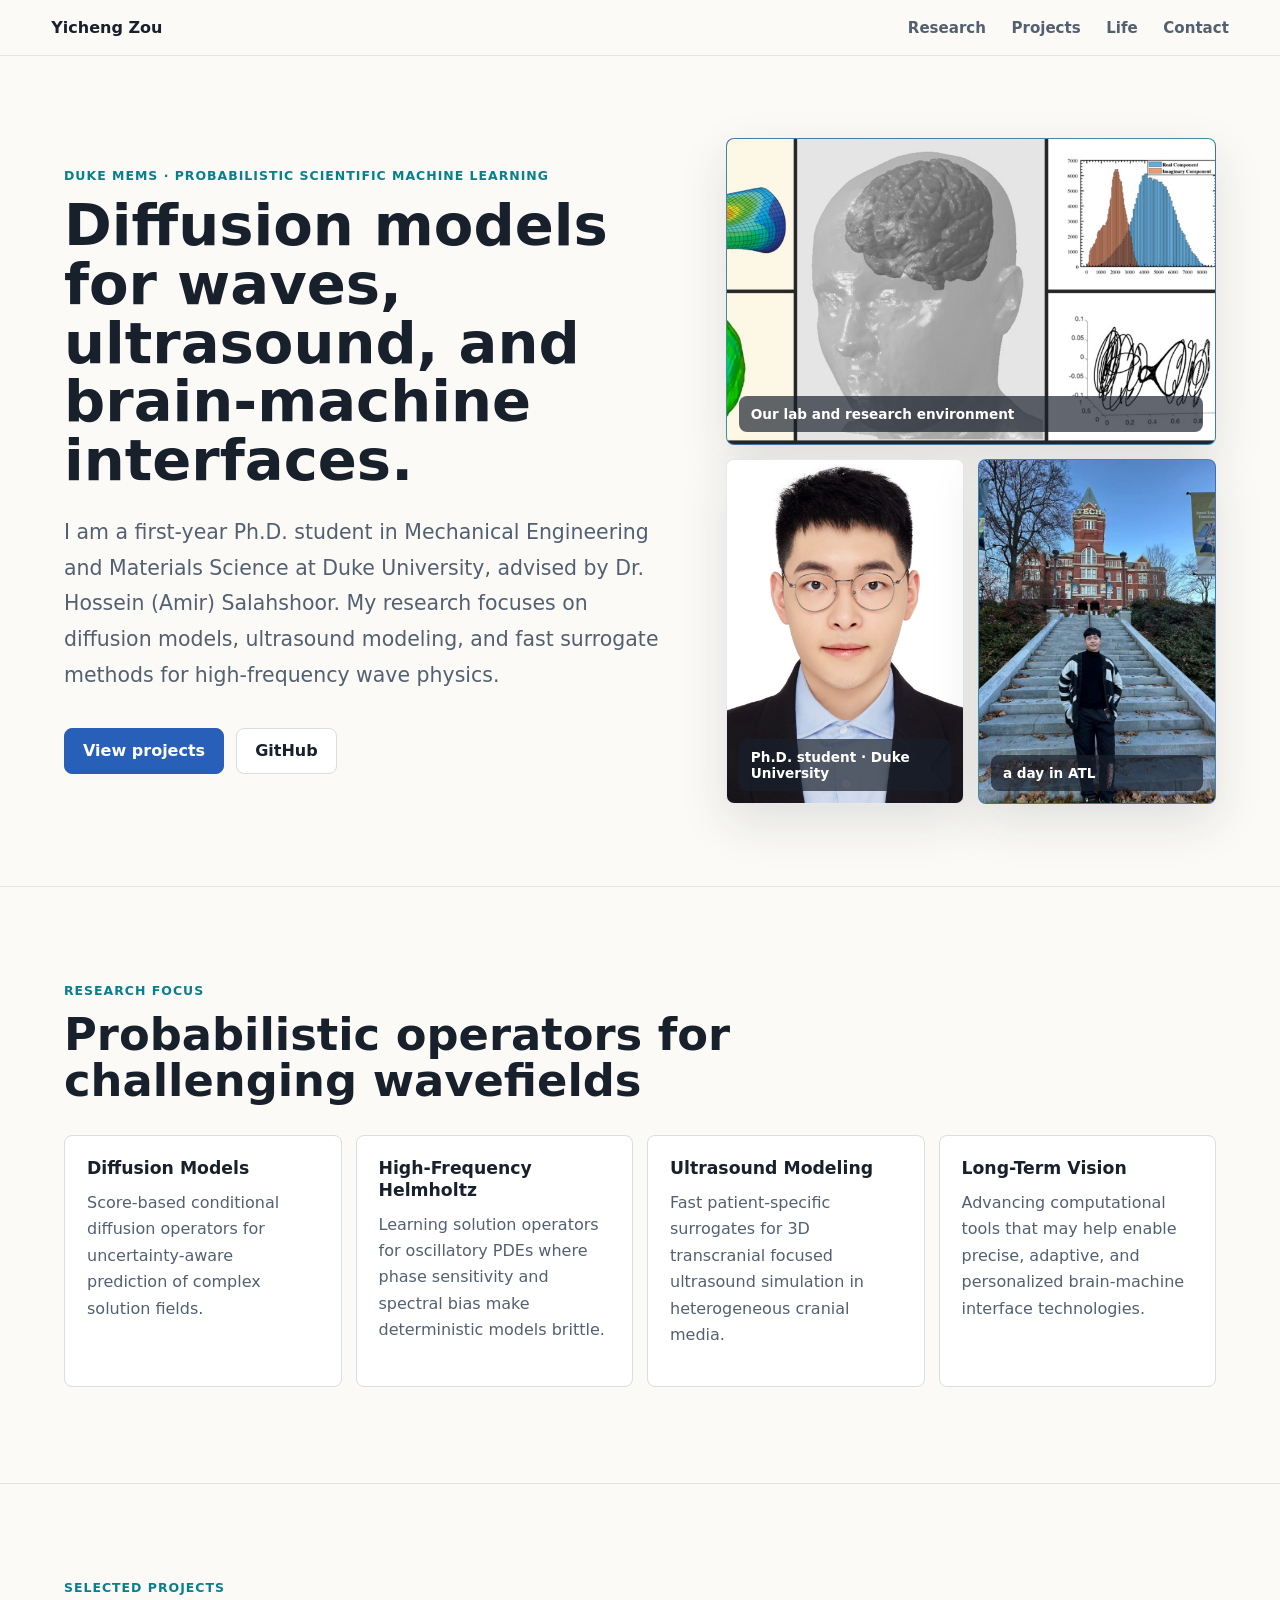
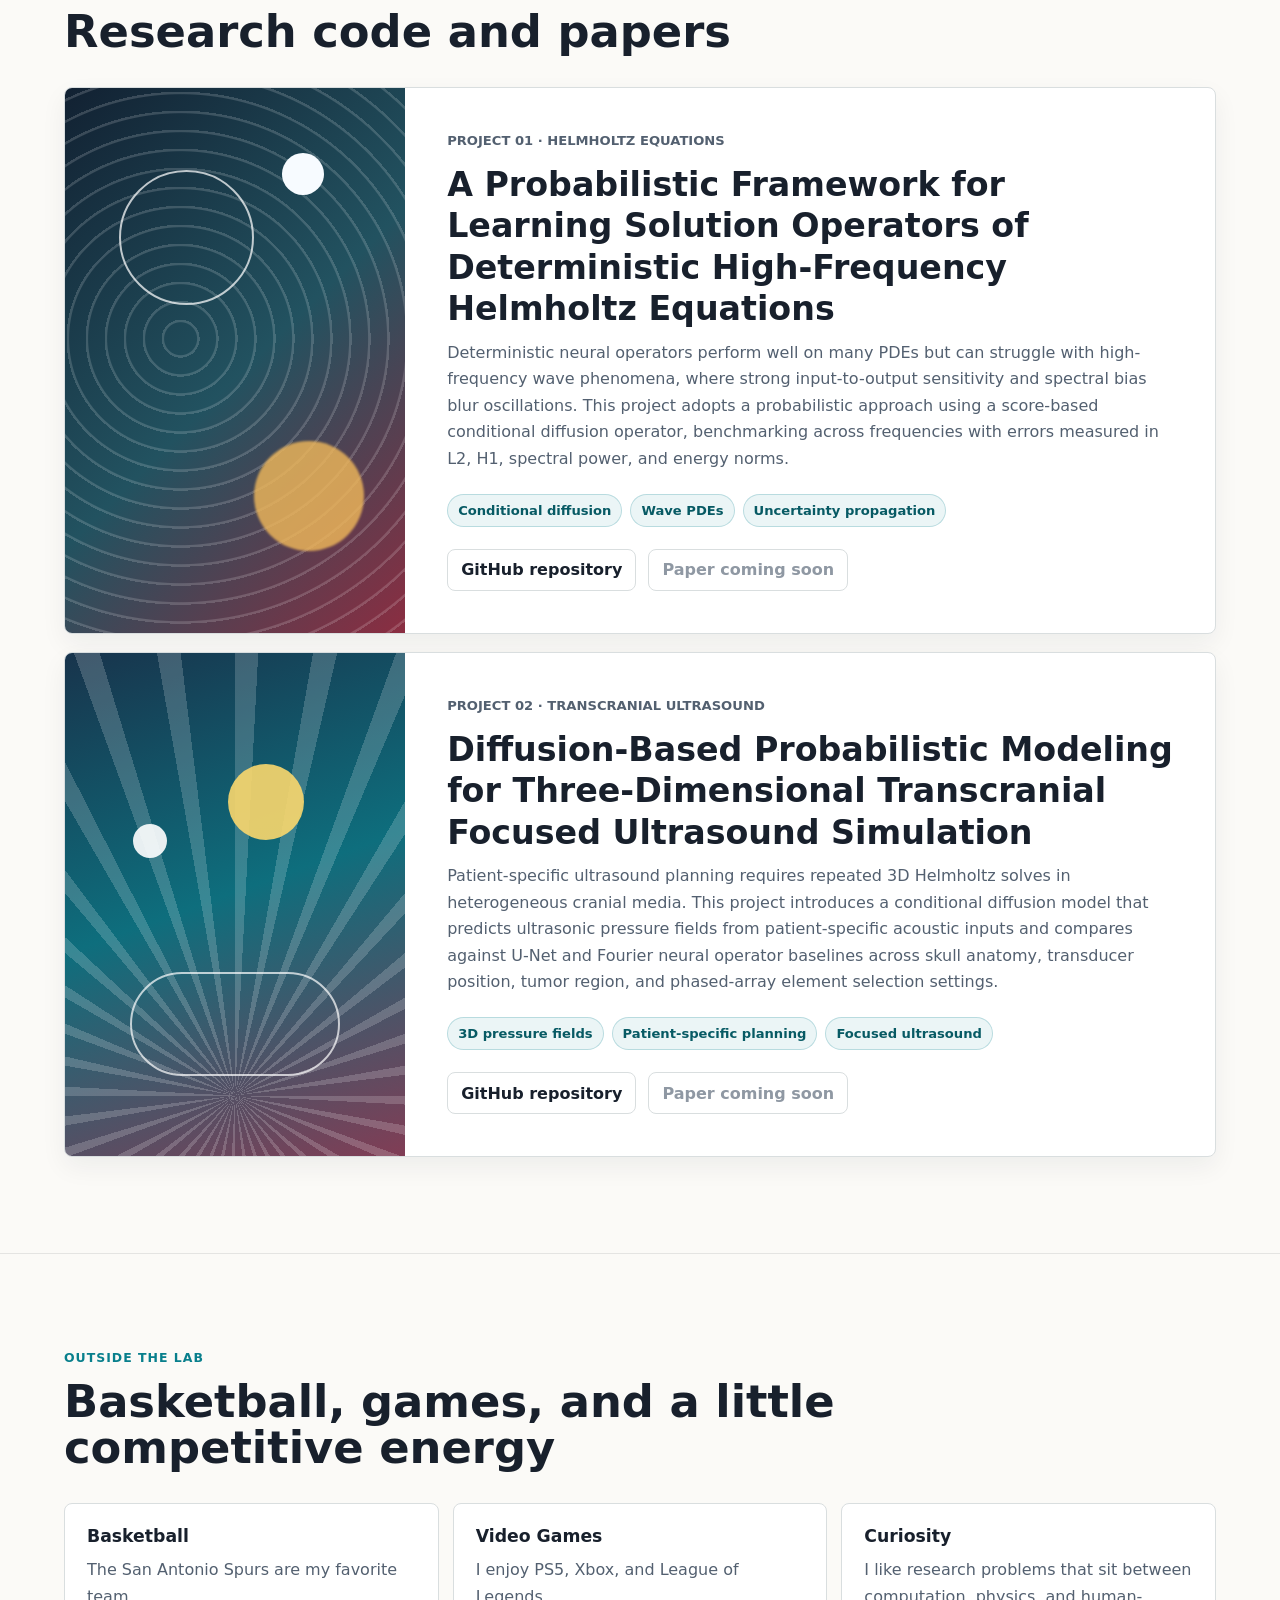
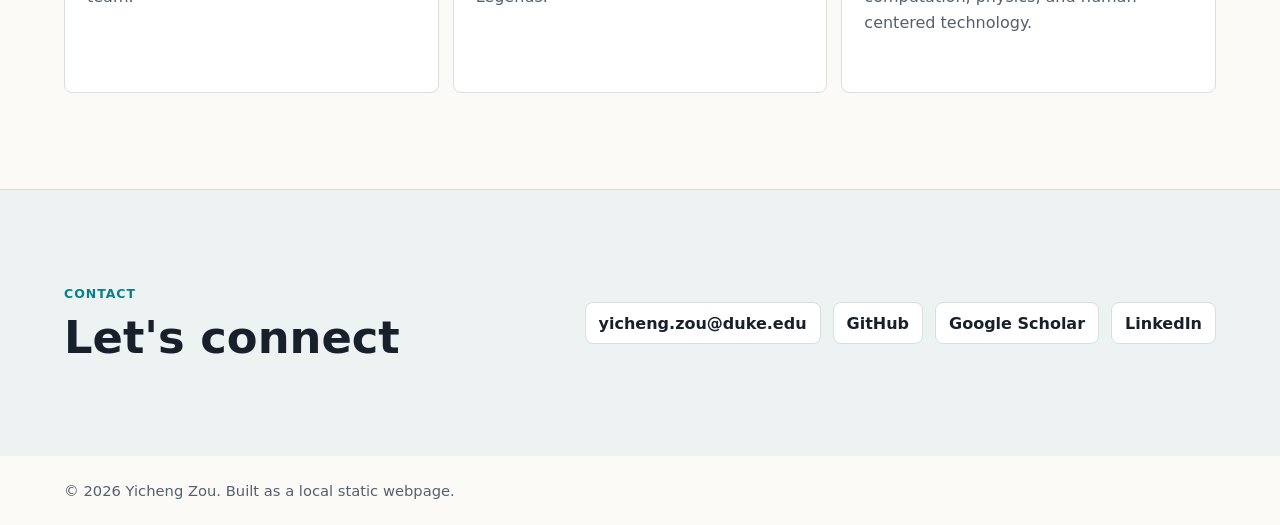
==== commit 841a7edc: "Add files via upload" ====
--- a/index.html
+++ b/index.html
@@ -185,7 +185,7 @@
           <h2 id="contact-title">Let's connect</h2>
         </div>
         <div class="contact-links">
-          <a href="mailto:your.email@duke.edu">your.email@duke.edu</a>
+          <a href="mailto:yicheng.zou@duke.edu">yicheng.zou@duke.edu</a>
           <a href="https://github.com/YichengZou626" target="_blank" rel="noreferrer">GitHub</a>
           <a href="https://scholar.google.com/citations?user=YOUR_ID" target="_blank" rel="noreferrer">Google Scholar</a>
           <a href="https://www.linkedin.com/in/YOUR_LINKEDIN" target="_blank" rel="noreferrer">LinkedIn</a>
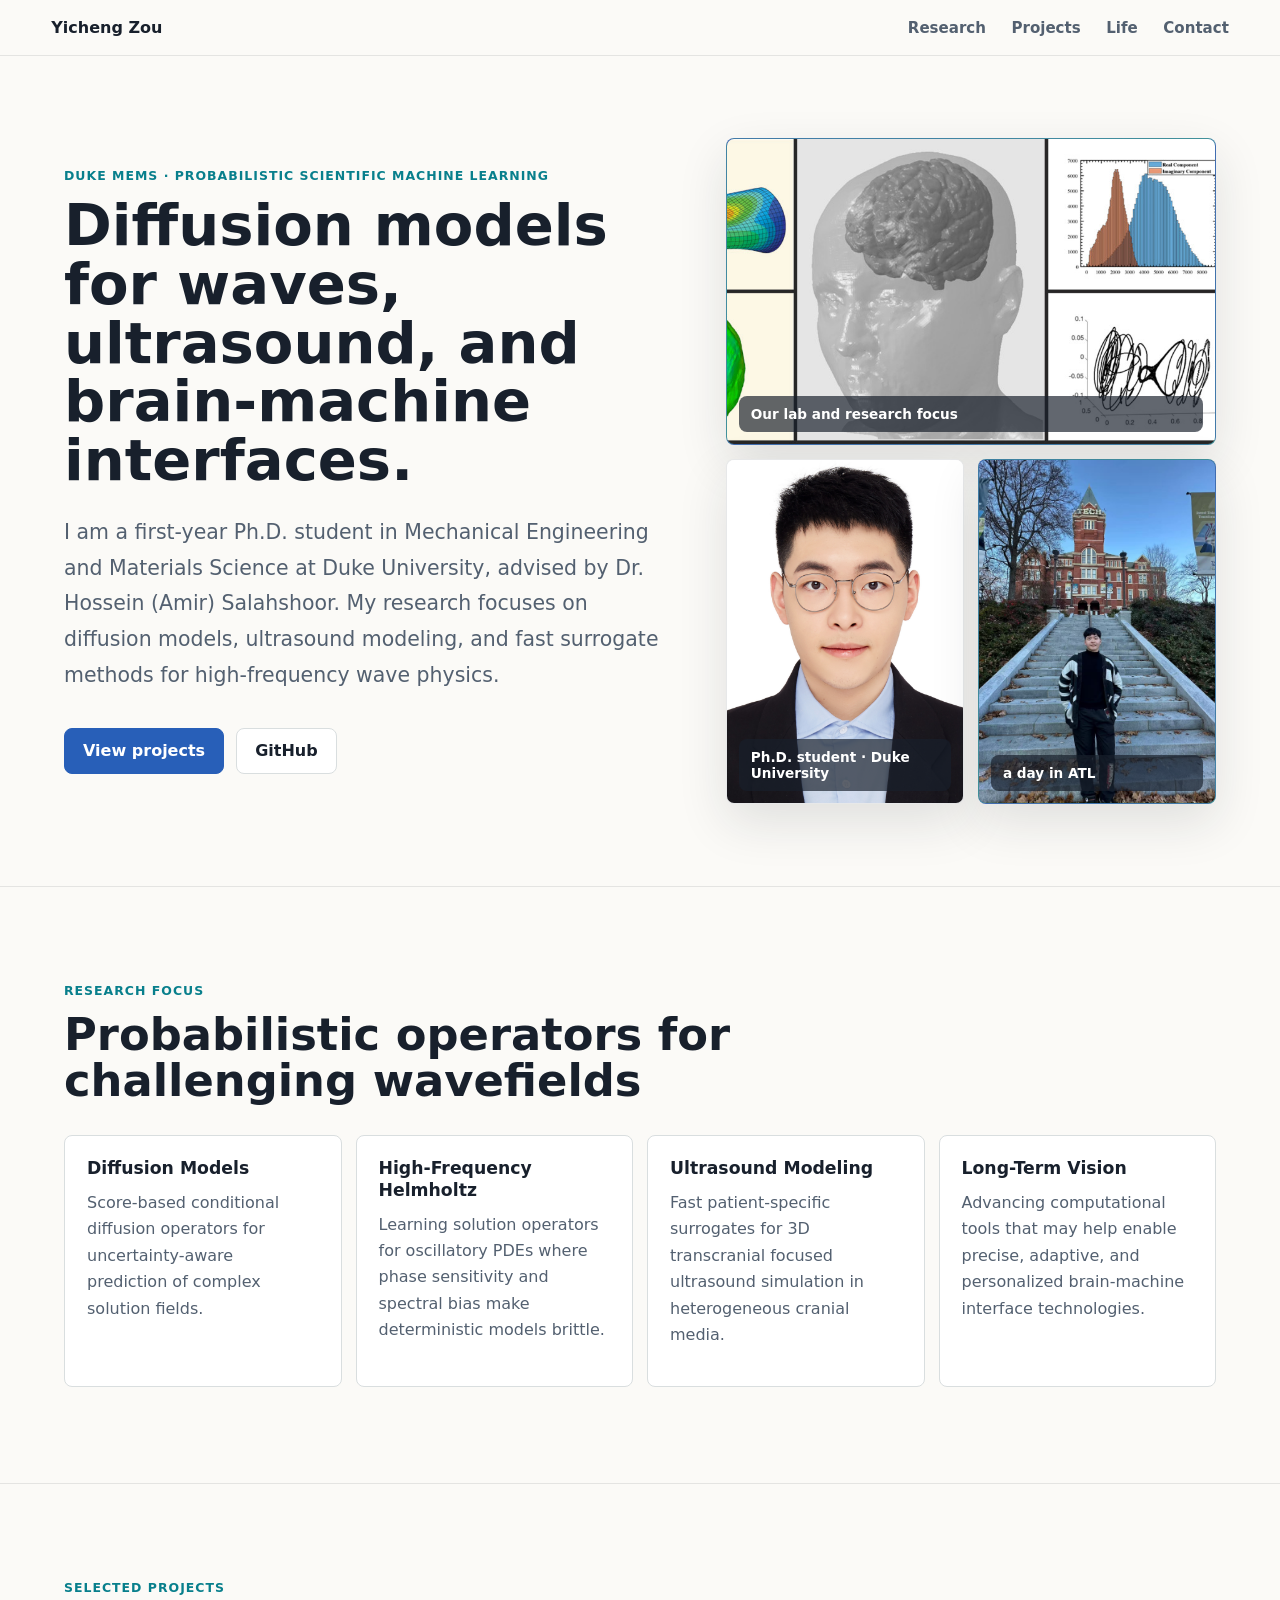
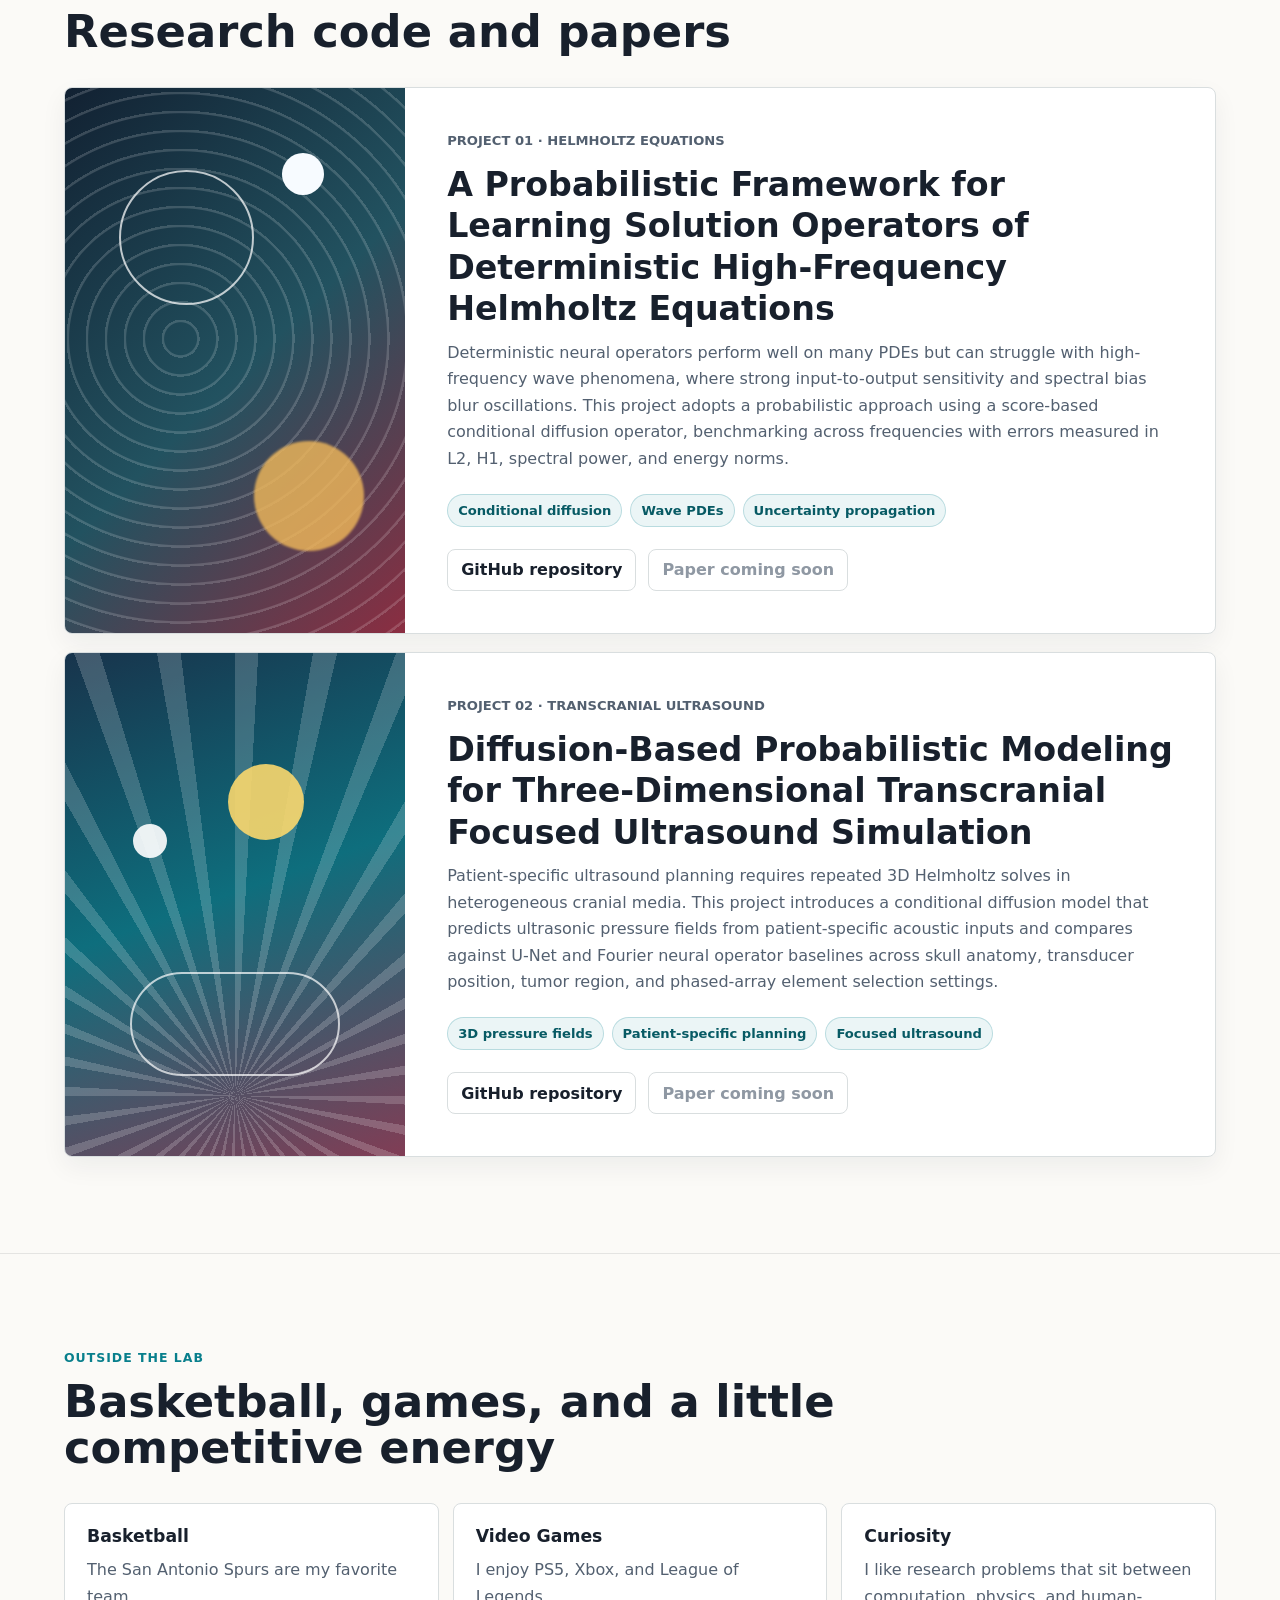
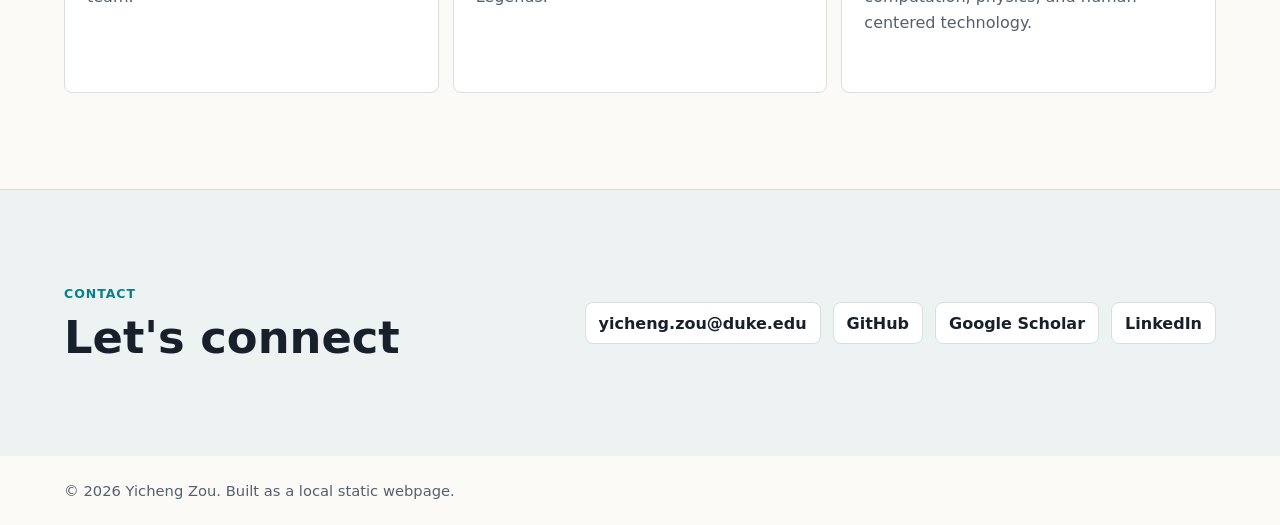
==== commit 0346ae41: "Update index.html" ====
--- a/index.html
+++ b/index.html
@@ -42,7 +42,7 @@
         <div class="photo-board" aria-label="Photo gallery">
           <figure class="photo-card lab-photo">
             <img src="images/lab.jpg" alt="Lab photo" />
-            <figcaption>Our lab and research environment</figcaption>
+            <figcaption>Our lab and research focus</figcaption>
           </figure>
           <figure class="photo-card profile-photo">
             <img src="images/profile.JPG" alt="Portrait photo of Yicheng Zou" />
